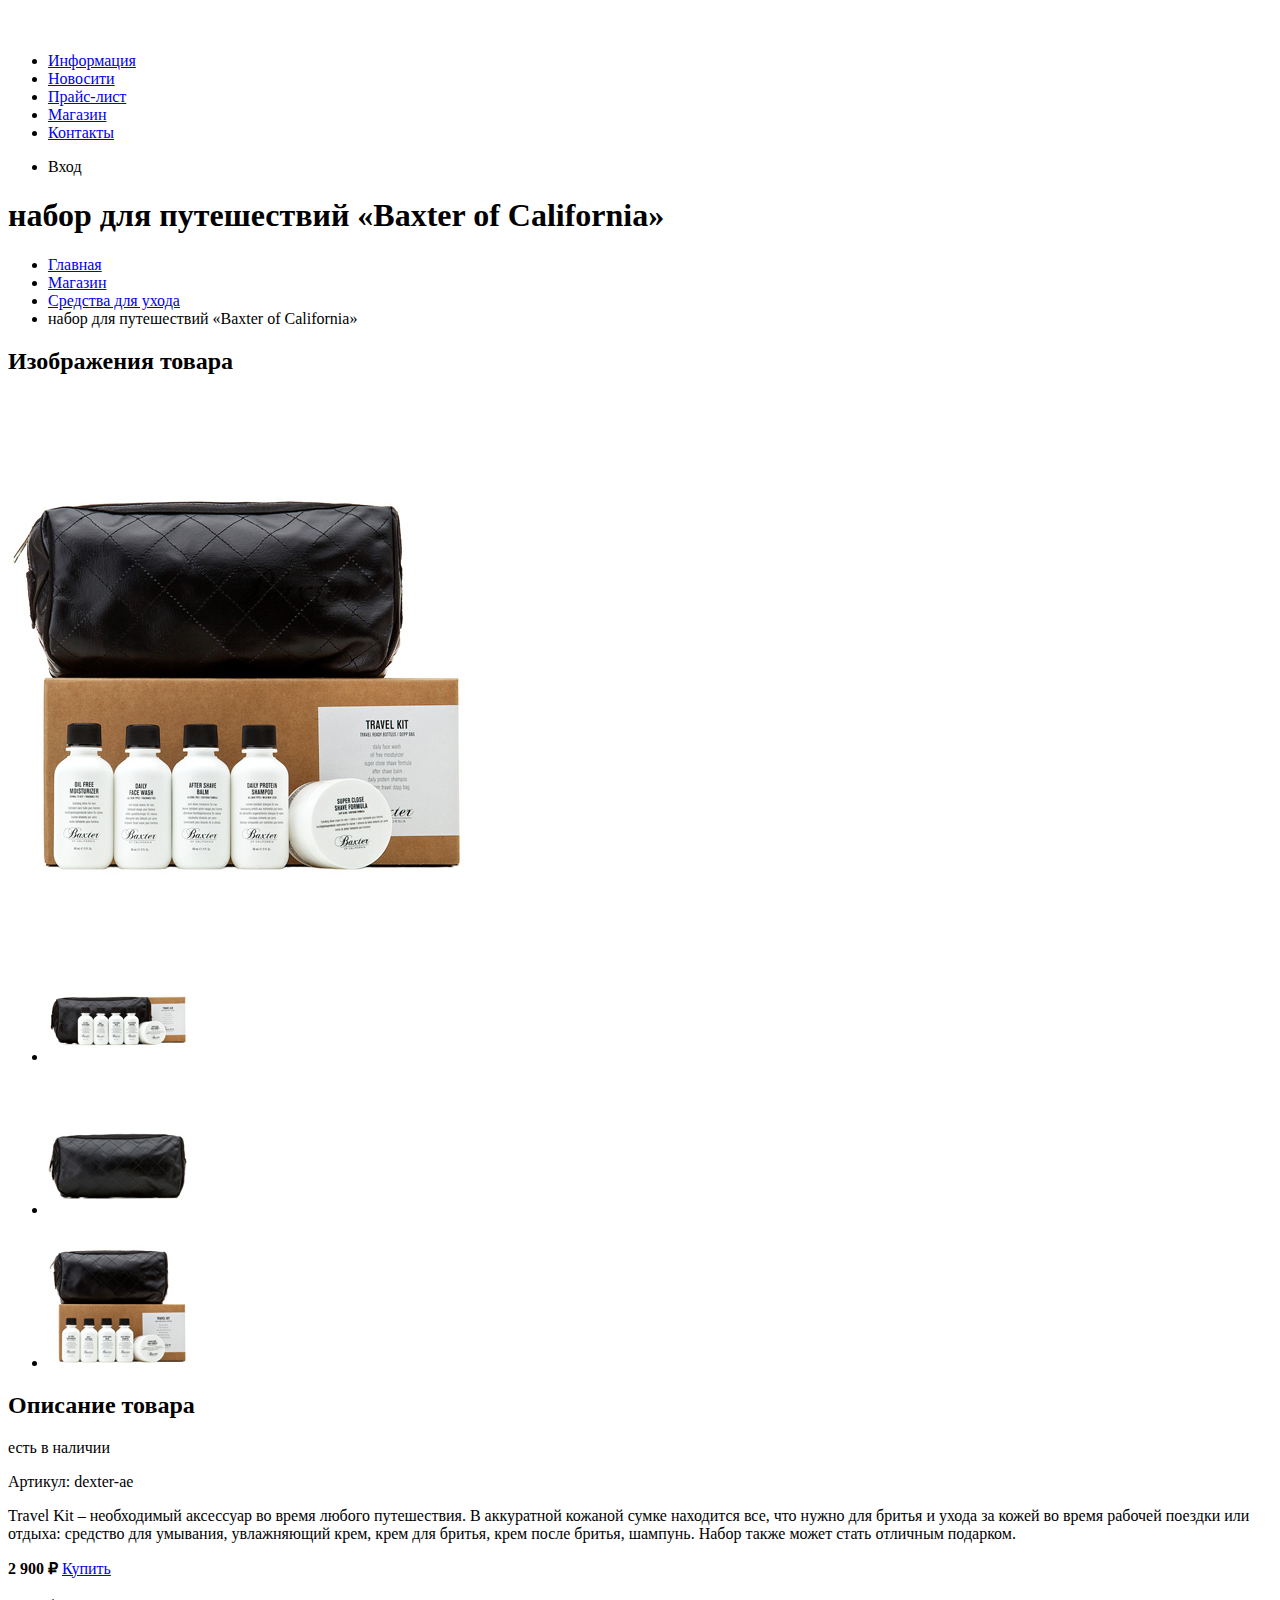
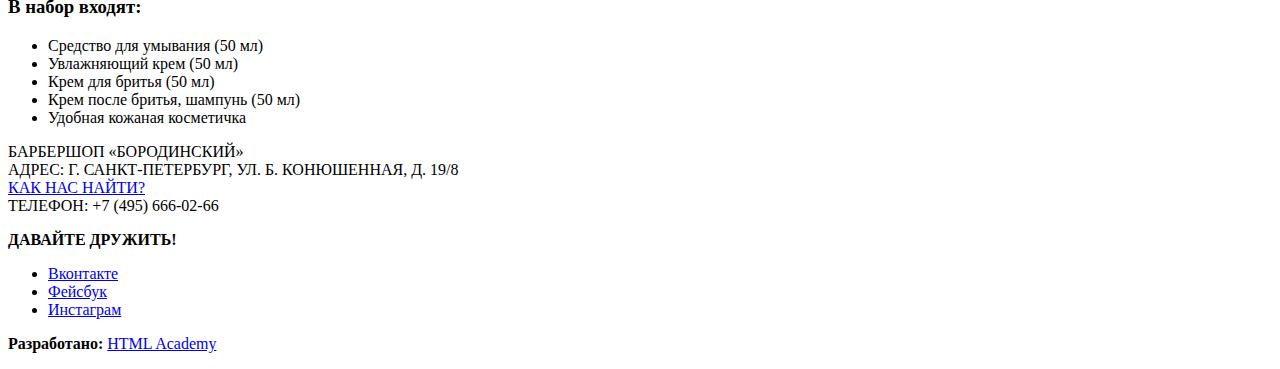
==== item.html @ 23f60a50 "Закончил страницу price. Добавил контентные изображения." ====
<!DOCTYPE html>
<html lang="ru">

<head>
    <meta charset="UTF-8">
    <meta name="viewport" content="width=device-width, initial-scale=1.0">
    <meta http-equiv="X-UA-Compatible" content="ie=edge">
    <title>Барбершоп 'Бородинский'</title>
</head>

<body>
    <header class="main-header">
        <nav class="main-navigation">
            <a class="main-header-logo" href="index.html"><img src="img/logo.svg" width="111" height="24"
                    alt="Логотип барбершопа 'Бородинский'"></a>
            <ul class="site-navigation">
                <li><a href="#">Информация</a></li>
                <li><a href="#">Новосити</a></li>
                <li><a href="#">Прайс-лист</a></li>
                <li class="site-navigation-current"><a href="#">Магазин</a></li>
                <li><a href="#">Контакты</a></li>
            </ul>
            <ul class="user-navigation">
                <li><a>Вход</a></li>
            </ul>
        </nav>
    </header>
    <main class="container">
        <h1 class="page-title">набор для путешествий «Baxter of California»</h1>
        <ul class="breadcrumbs">
            <li><a href="index.html">Главная</a></li>
            <li><a href="cata log.html">Магазин</a></li>
            <li><a href="shop.html">Средства для ухода</a></li>
            <li class="breadcrumbs-current">набор для путешествий «Baxter of California»</li>
        </ul>
        <section class="product-photos">
            <h2 class="visually-hidden">Изображения товара</h2>
            <p class="product-photo-full">
                <img src="img/item/big.jpg" width="460" height="498" alt="Фото всего набора">
            </p>
            <ul class="product-photo-preview">
                <li>
                    <img src="img/item/small1.jpg" width="140" height="149" alt="Фото в анфас">
                </li>
                <li>
                    <img src="img/item/small2.jpg" width="140" height="149" alt="Фото в профиль">
                </li>
                <li>
                    <img src="img/item/small3.jpg" width="140" height="149" alt="Фото отдельной части">
                </li>
            </ul>
        </section>
        <section class="product-info">
            <h2 class="visually-hidden">Описание товара</h2>
            <p class="product-availability">есть в наличии</p>
            <p class="product-article">Артикул: dexter-ae</p>
            <p class="product-text">Travel Kit – необходимый аксессуар во время любого путешествия. В аккуратной кожаной
                сумке находится все, что нужно для бритья и ухода за кожей во время рабочей поездки или отдыха: средство
                для умывания, увлажняющий крем, крем для бритья, крем после бритья, шампунь. Набор также может стать
                отличным подарком.</p>
            <p class="product-price">
                <b>2 900 ₽</b>
                <a class="button" href="#">Купить</a>
            </p>
            <h3>В набор входят:</h3>
            <ul>
                <li>
                    Средство для умывания (50 мл)
                </li>
                <li>
                    Увлажняющий крем (50 мл)
                </li>
                <li>
                    Крем для бритья (50 мл)
                </li>
                <li>
                    Крем после бритья, шампунь (50 мл)
                </li>
                <li>
                    Удобная кожаная косметичка
                </li>
            </ul>
        </section>
    </main>
    <footer class="main-footer">
        <p class="footer-contacts">БАРБЕРШОП «БОРОДИНСКИЙ» <br>
            АДРЕС: Г. САНКТ-ПЕТЕРБУРГ, УЛ. Б. КОНЮШЕННАЯ, Д. 19/8 <br>
            <a href="#">КАК НАС НАЙТИ?</a> <br>
            ТЕЛЕФОН: +7 (495) 666-02-66</p>
        <div class="footer-social">
            <b>ДАВАЙТЕ ДРУЖИТЬ!</b>
            <ul>
                <li><a class="social-button" href="#">Вконтакте</a></li>
                <li><a class="social-button" href="#">Фейсбук</a></li>
                <li><a class="social-button" href="#">Инстаграм</a></li>
            </ul>
        </div>
        <p class="footer-copyright ">
            <b>Разработано:</b>
            <a class="button" href="#">HTML Academy</a>
        </p>
    </footer>
</body>

</html>
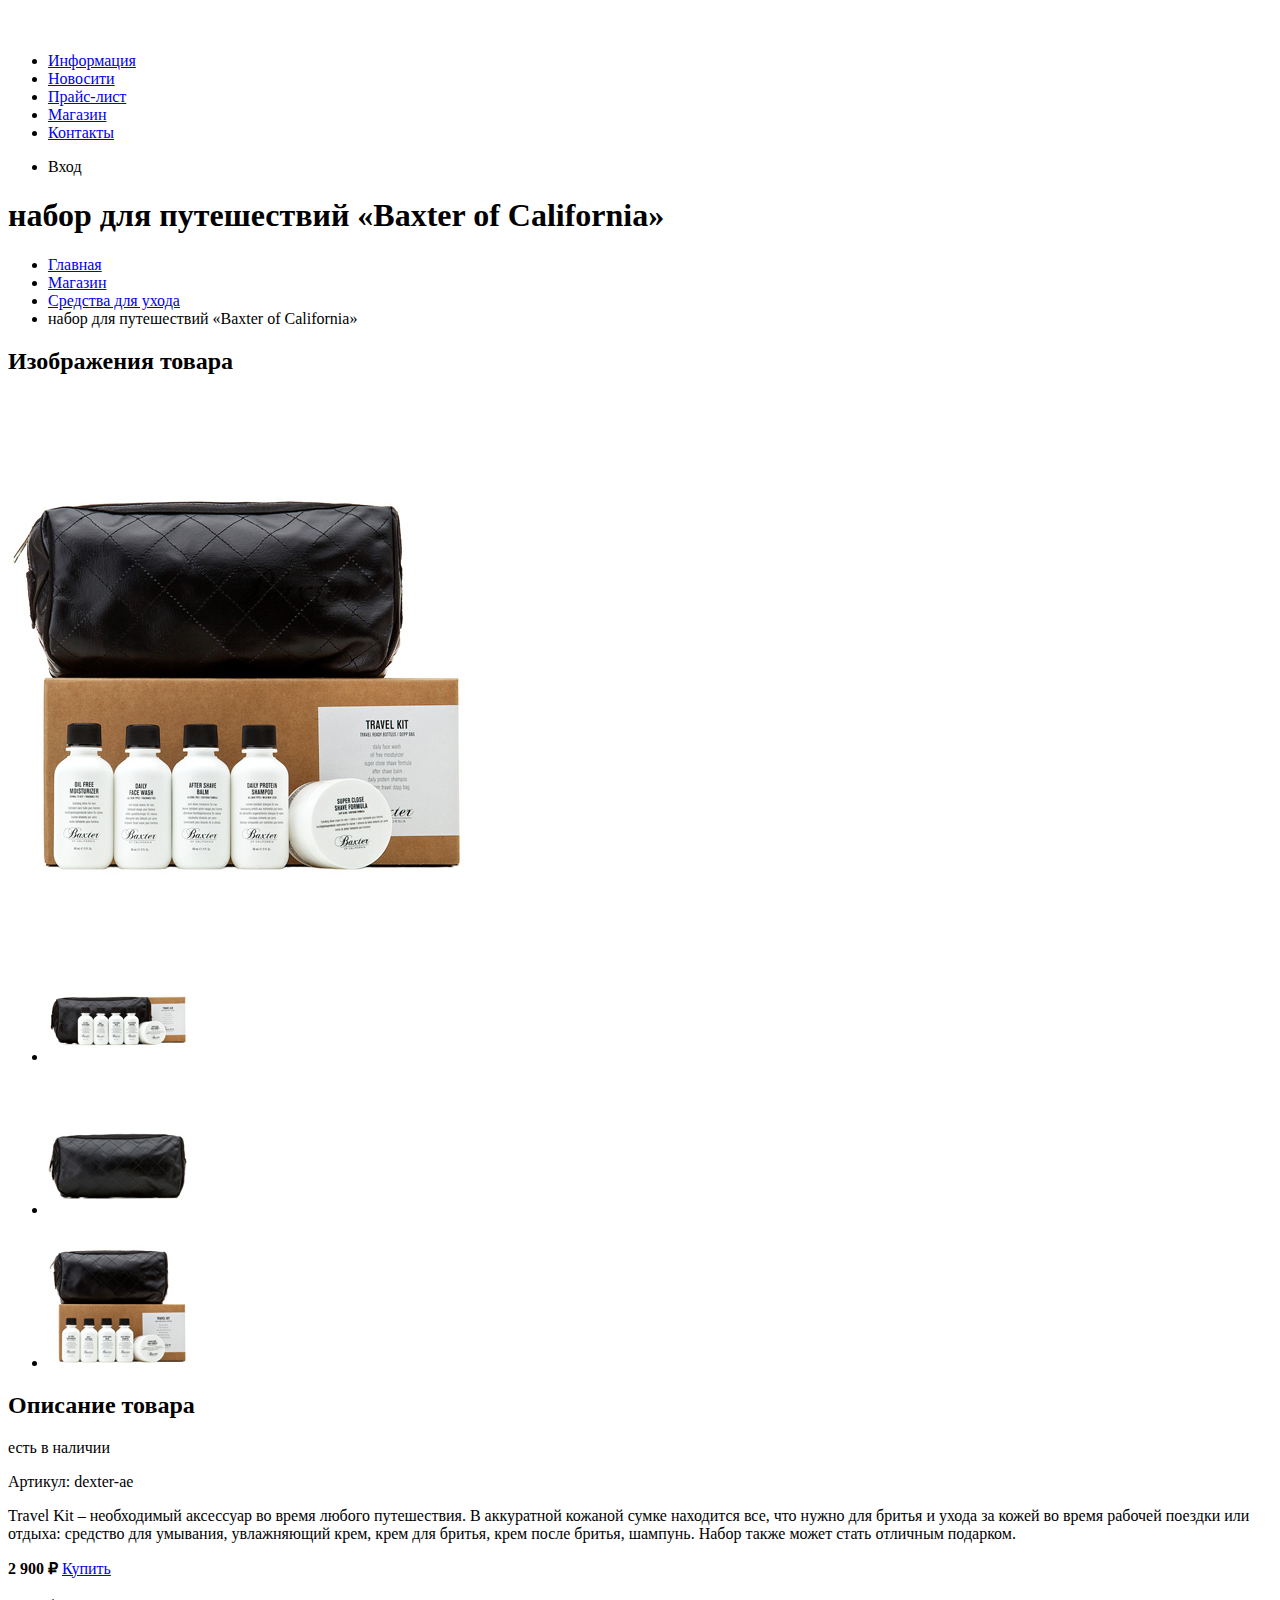
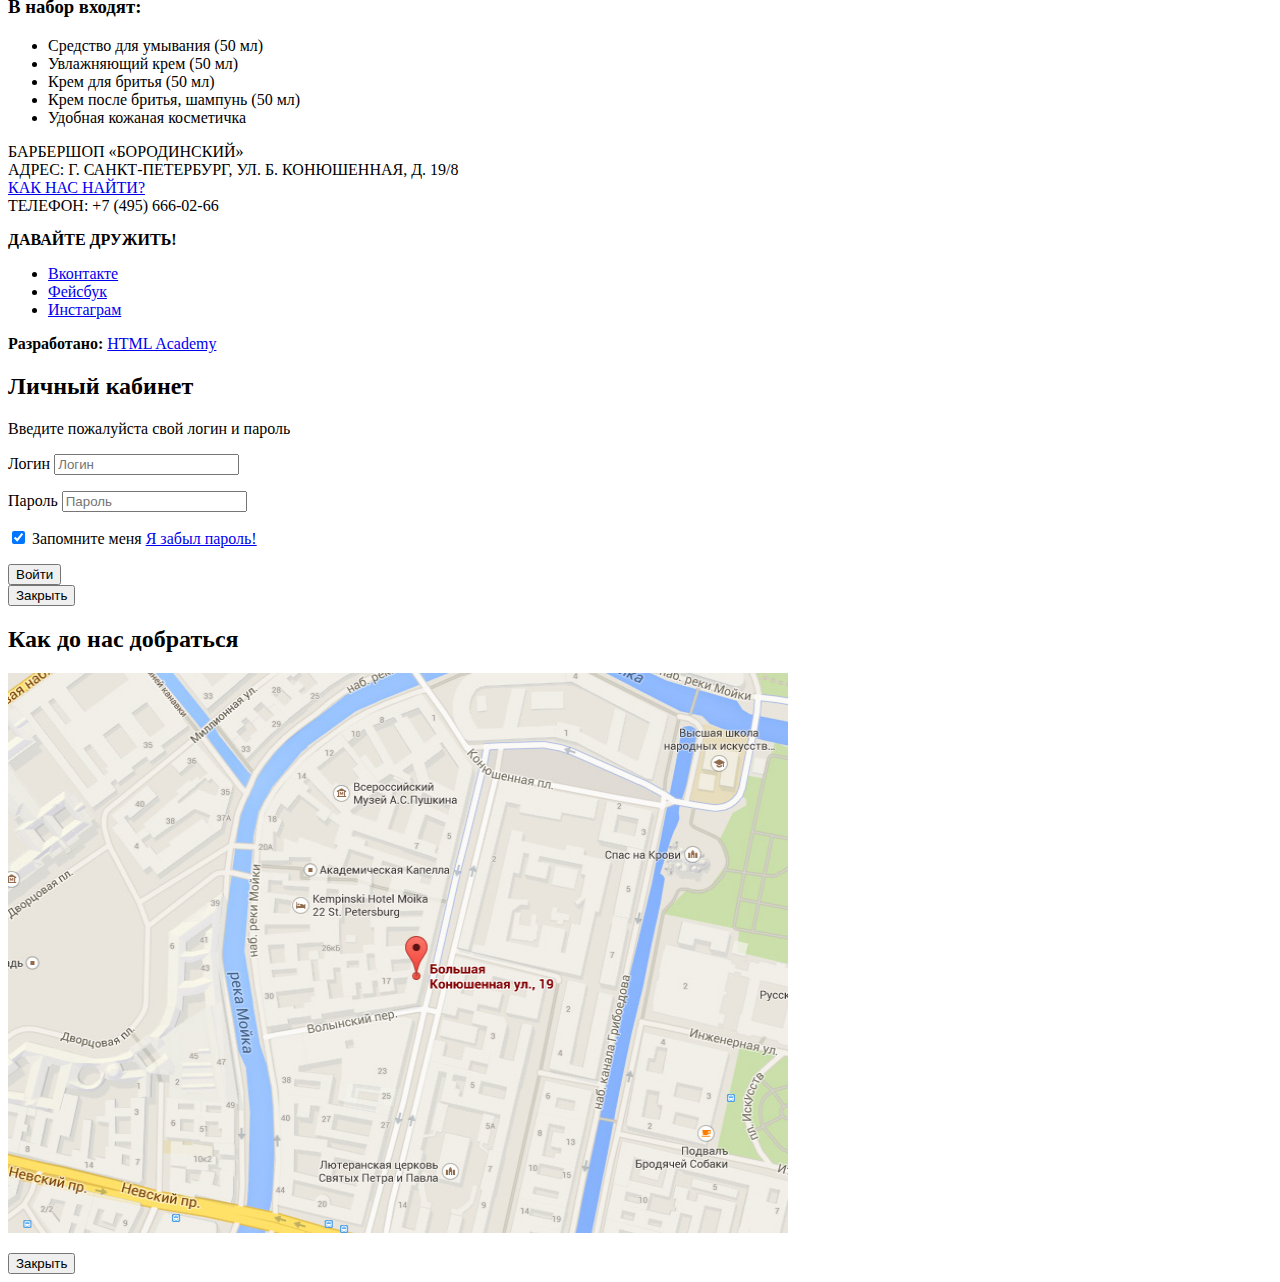
==== commit ebaf9d5a: "Закончил разметку" ====
--- a/item.html
+++ b/item.html
@@ -14,11 +14,11 @@
             <a class="main-header-logo" href="index.html"><img src="img/logo.svg" width="111" height="24"
                     alt="Логотип барбершопа 'Бородинский'"></a>
             <ul class="site-navigation">
-                <li><a href="#">Информация</a></li>
-                <li><a href="#">Новосити</a></li>
-                <li><a href="#">Прайс-лист</a></li>
+                <li><a href="info.html">Информация</a></li>
+                <li><a href="news.html">Новосити</a></li>
+                <li><a href="price.html">Прайс-лист</a></li>
                 <li class="site-navigation-current"><a href="#">Магазин</a></li>
-                <li><a href="#">Контакты</a></li>
+                <li><a href="contacts.html§">Контакты</a></li>
             </ul>
             <ul class="user-navigation">
                 <li><a>Вход</a></li>
@@ -100,6 +100,37 @@
             <a class="button" href="#">HTML Academy</a>
         </p>
     </footer>
+    <section class="modal modal-login">
+            <h2>Личный кабинет</h2>
+            <p>Введите пожалуйста свой логин и пароль</p>
+            <Form class="login-form" action="https://echo.htmlacademy.ru" method="post">
+            <p>
+                <label class="visually-hidden" for="user-login">Логин</label>
+                <input class="login-icon-user" id="user-login" type="text" name="login" value="" placeholder="Логин">
+            </p>
+            <p>
+                <label class="visually-hidden" for="user-password">Пароль</label>
+                <input class="login-icon-password" id="user-password" type="password" name="password" value="" placeholder="Пароль">
+            </p>
+            <p class="login-password-info">
+                <label class="login-checkbox">
+                    <input class="visually-hidden" type="checkbox" name="remember" checked>
+                    <span class="checkbox-indicator"></span>
+                    Запомните меня
+                </label>
+                <a class="restore" href="#">Я забыл пароль!</a>
+            </p>
+            <button class="button" type="submit">Войти</button>
+            </Form>
+            <button class="modal-close" type="button">Закрыть</button>
+        </section>
+        <section class="modal modal-map">
+            <h2 class="visually-hidden">Как до нас добраться</h2>
+            <p>
+                <img src="img/map.jpg" width="780" height="560" alt="Офис компании по адресу ул. Большая конюшенная 19/8, Санкт-Петербург">
+            </p>
+            <button class="modal-close" type="button">Закрыть</button>
+        </section>
 </body>
 
 </html>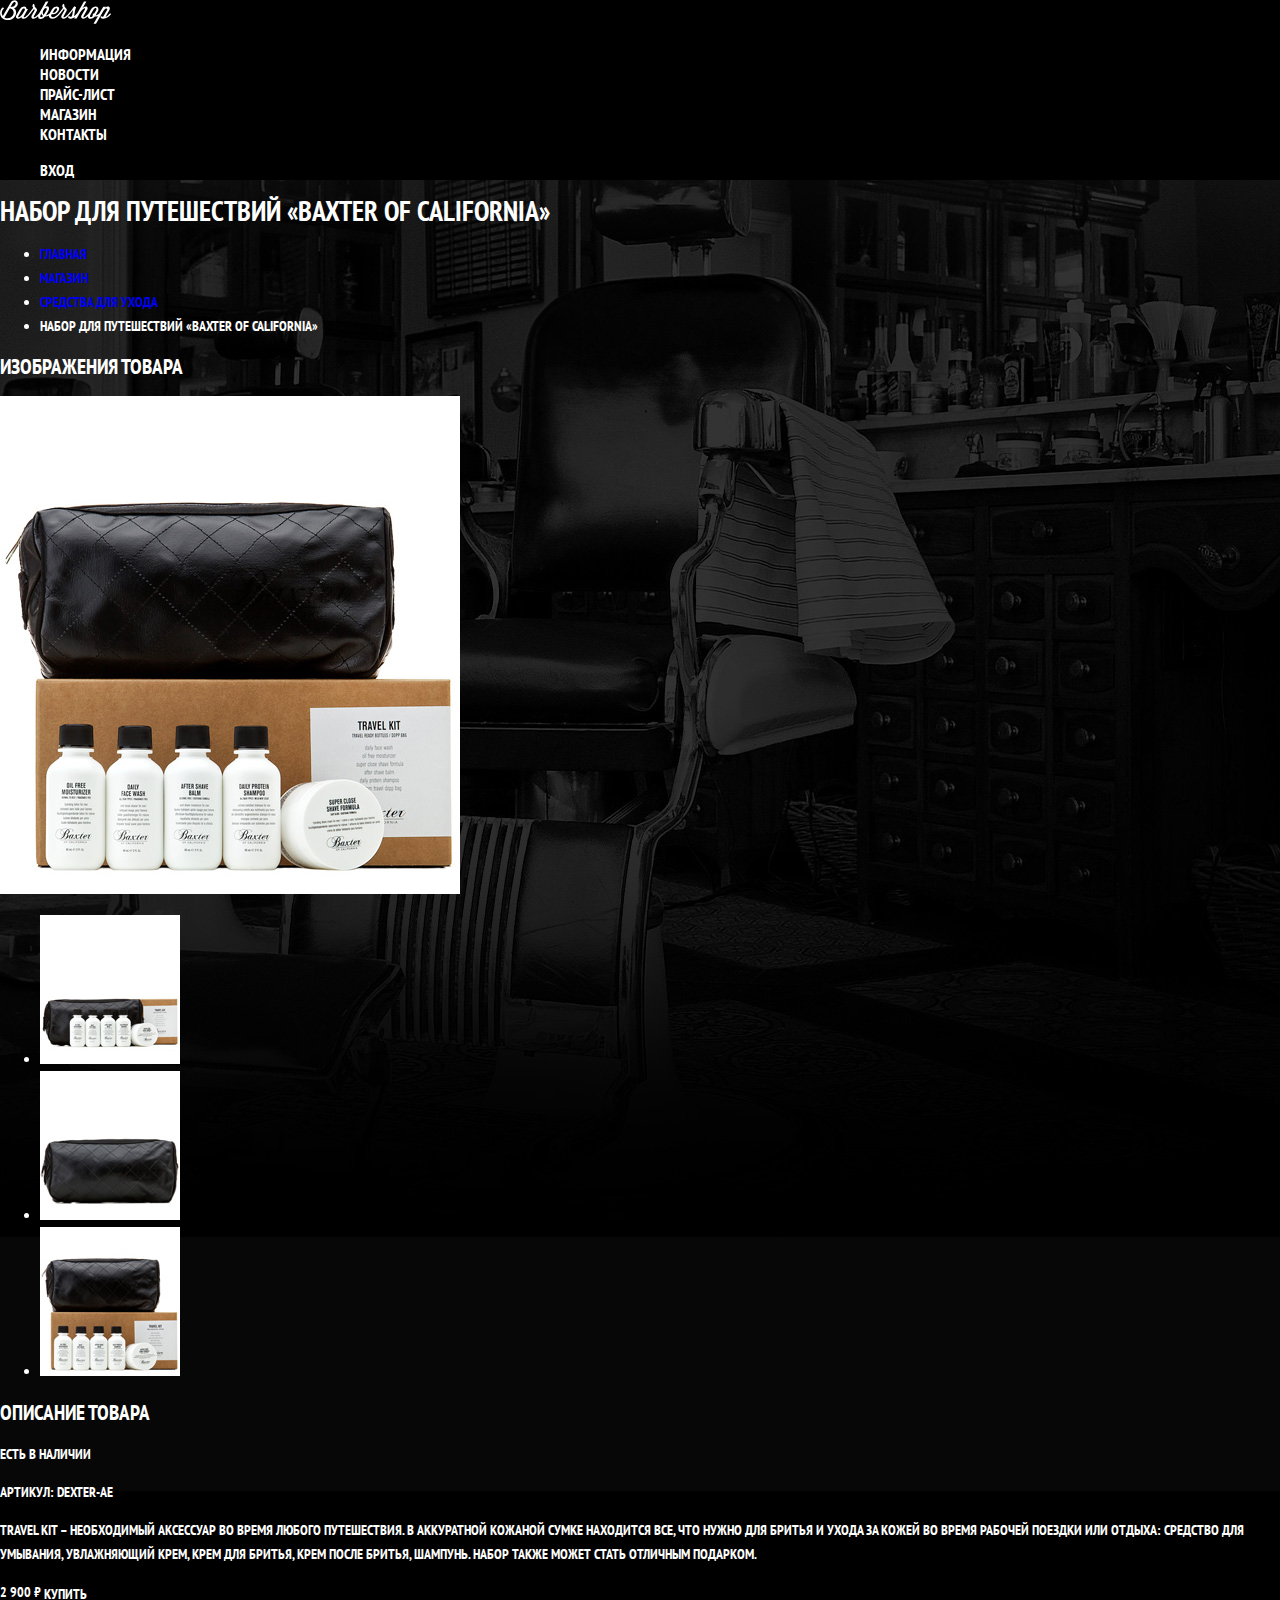
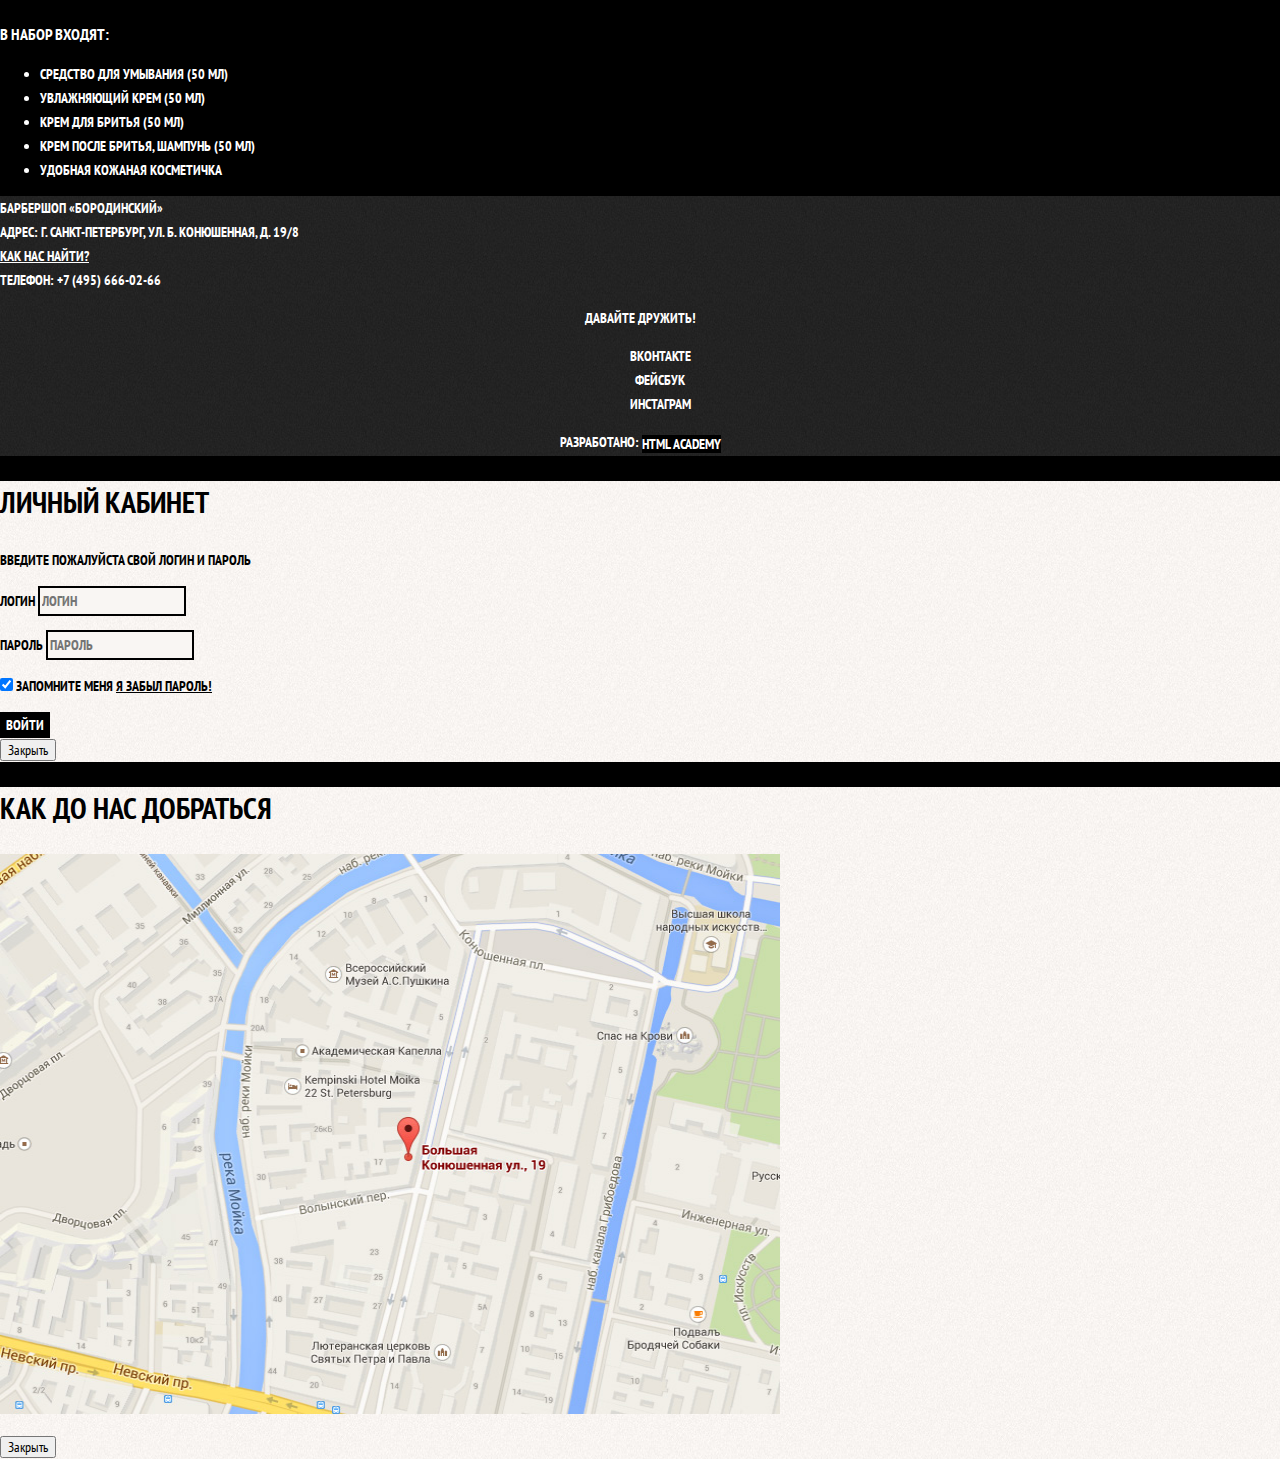
==== commit 57b5bbd6: "произвел базовую стилизацию index" ====
--- a/item.html
+++ b/item.html
@@ -6,6 +6,10 @@
     <meta name="viewport" content="width=device-width, initial-scale=1.0">
     <meta http-equiv="X-UA-Compatible" content="ie=edge">
     <title>Барбершоп 'Бородинский'</title>
+    <link href="https://fonts.googleapis.com/css?family=PT+Sans+Narrow:400,700&display=swap&subset=cyrillic"
+        rel="stylesheet" />
+    <link rel="stylesheet" href="CSS/normalize.css" />
+    <link rel="stylesheet" href="CSS/style.css" />
 </head>
 
 <body>
@@ -15,7 +19,7 @@
                     alt="Логотип барбершопа 'Бородинский'"></a>
             <ul class="site-navigation">
                 <li><a href="info.html">Информация</a></li>
-                <li><a href="news.html">Новосити</a></li>
+                <li><a href="news.html">Новости</a></li>
                 <li><a href="price.html">Прайс-лист</a></li>
                 <li class="site-navigation-current"><a href="#">Магазин</a></li>
                 <li><a href="contacts.html§">Контакты</a></li>
@@ -29,8 +33,8 @@
         <h1 class="page-title">набор для путешествий «Baxter of California»</h1>
         <ul class="breadcrumbs">
             <li><a href="index.html">Главная</a></li>
-            <li><a href="cata log.html">Магазин</a></li>
-            <li><a href="shop.html">Средства для ухода</a></li>
+            <li><a href="shop.html">Магазин</a></li>
+            <li><a href="#">Средства для ухода</a></li>
             <li class="breadcrumbs-current">набор для путешествий «Baxter of California»</li>
         </ul>
         <section class="product-photos">
@@ -101,16 +105,17 @@
         </p>
     </footer>
     <section class="modal modal-login">
-            <h2>Личный кабинет</h2>
-            <p>Введите пожалуйста свой логин и пароль</p>
-            <Form class="login-form" action="https://echo.htmlacademy.ru" method="post">
+        <h2>Личный кабинет</h2>
+        <p>Введите пожалуйста свой логин и пароль</p>
+        <Form class="login-form" action="https://echo.htmlacademy.ru" method="post">
             <p>
                 <label class="visually-hidden" for="user-login">Логин</label>
                 <input class="login-icon-user" id="user-login" type="text" name="login" value="" placeholder="Логин">
             </p>
             <p>
                 <label class="visually-hidden" for="user-password">Пароль</label>
-                <input class="login-icon-password" id="user-password" type="password" name="password" value="" placeholder="Пароль">
+                <input class="login-icon-password" id="user-password" type="password" name="password" value=""
+                    placeholder="Пароль">
             </p>
             <p class="login-password-info">
                 <label class="login-checkbox">
@@ -121,16 +126,17 @@
                 <a class="restore" href="#">Я забыл пароль!</a>
             </p>
             <button class="button" type="submit">Войти</button>
-            </Form>
-            <button class="modal-close" type="button">Закрыть</button>
-        </section>
-        <section class="modal modal-map">
-            <h2 class="visually-hidden">Как до нас добраться</h2>
-            <p>
-                <img src="img/map.jpg" width="780" height="560" alt="Офис компании по адресу ул. Большая конюшенная 19/8, Санкт-Петербург">
-            </p>
-            <button class="modal-close" type="button">Закрыть</button>
-        </section>
+        </Form>
+        <button class="modal-close" type="button">Закрыть</button>
+    </section>
+    <section class="modal modal-map">
+        <h2 class="visually-hidden">Как до нас добраться</h2>
+        <p>
+            <img src="img/map.jpg" width="780" height="560"
+                alt="Офис компании по адресу ул. Большая конюшенная 19/8, Санкт-Петербург">
+        </p>
+        <button class="modal-close" type="button">Закрыть</button>
+    </section>
 </body>
 
 </html>--- a/CSS/style.css
+++ b/CSS/style.css
@@ -0,0 +1,200 @@
+body {
+    margin: 0;
+    padding: 0;
+
+    font-family: "PT Sans Narrow", "Arial", "sans-serif";
+    font-size: 14px;
+    line-height: 24px;
+    font-weight: 700;
+    color: #ffffff;
+    text-transform: uppercase;
+
+    background-color: #000000;
+    background-image: url("/img/mainBackground.jpg");
+    background-position: top center;
+    background-repeat: no-repeat;
+}
+
+a {
+    text-decoration: none;
+}
+
+.button {
+    font: inherit;
+
+    text-align: center;
+    color: #ffffff;
+    vertical-align: middle;
+    text-transform: uppercase;
+
+    background-color: #000000;
+    border: none;
+}
+
+.button:hover,
+.button:focus,
+.button:active {
+    background-color: #663d15;
+}
+
+.main-navigation {
+    font-size: 16px;
+    line-height: 20px;
+    color: #ffffff;
+
+    background-color: #000000;
+}
+
+.site-navigation a,
+.user-navigation a {
+    color: #ffffff;
+}
+
+.user-navigation,
+.site-navigation {
+    list-style: none;
+}
+
+.site-navigation li:hover,
+.site-navigation li:focus,
+.user-navigation li:hover,
+.user-navigation li:focus {
+    background-color: #242424;
+}
+
+.features-list {
+    list-style: none;
+}
+
+.feature-item {
+    text-align: center;
+}
+
+.feature-item h3 {
+    font-size: 30px;
+    line-height: 42px;
+}
+
+.index-columns {
+    color: #000000;
+
+    background-color: #fdfaf7;
+    background-image: url(/img/backgroundBlock.jpg);
+    background-position: 0 0;
+    background-repeat: repeat;
+}
+
+.index-columns h2 {
+    font-size: 30px;
+    line-height: 42px;
+}
+
+.news-list {
+    list-style: none;
+}
+
+.news-item time {
+    text-transform: lowercase;
+}
+
+.gallery-content {
+    background-color: #e5e5e5;
+    border: 7px solid #ffffff;
+}
+
+.appointment-item input {
+    font: inherit;
+
+    background-color: transparent;
+    border: 2px solid #000000;
+}
+
+.appointment-item input:focus {
+    border-color: #663d15;
+}
+
+
+.main-footer {
+    color: #ffffff;
+
+    background-color: #242424;
+    background-image: url(/img/backgroundFooter.jpg);
+    background-position: 0 0;
+    background-repeat: repeat;
+}
+
+.footer-contacts a {
+    color: #ffffff;
+    text-decoration: underline;
+}
+
+.footer-contacts a:hover,
+.footer-contacts a:focus {
+    text-decoration: none;
+}
+
+.footer-social {
+    text-align: center;
+}
+
+.footer-social ul {
+    list-style: none;
+}
+
+.social-button {
+    color: #ffffff;
+}
+
+.footer-copyright {
+    text-align: center;
+}
+
+.footer-copyright .button:hover,
+.footer-copyright .button:focus {
+    color: #000000;
+
+    background-color: #ffffff;
+}
+
+.modal {
+    color: #000000;
+
+    background-color: #f5f2ef;
+    background-image: url(/img/backgroundBlock.jpg);
+    background-position: 0 0;
+    background-repeat: repeat;
+}
+
+.modal h2 {
+    font-size: 30px;
+    line-height: 42px;
+}
+
+.login-form input[type="text"],
+.login-form input[type="password"] {
+    font: inherit;
+    color: #000000;
+    text-transform: uppercase;
+
+    background-color: #f9f6f3;
+    border: 2px solid #000000;
+}
+
+.login-form input:focus {
+    border-color: #663d15;
+}
+
+.login-checkbox:hover,
+.login-checkbox:focus {
+    color: #663d15;
+}
+
+.restore {
+    color: #000000;
+    text-decoration: underline;
+}
+
+.restore:hover,
+.restore:focus {
+    text-decoration: none;
+}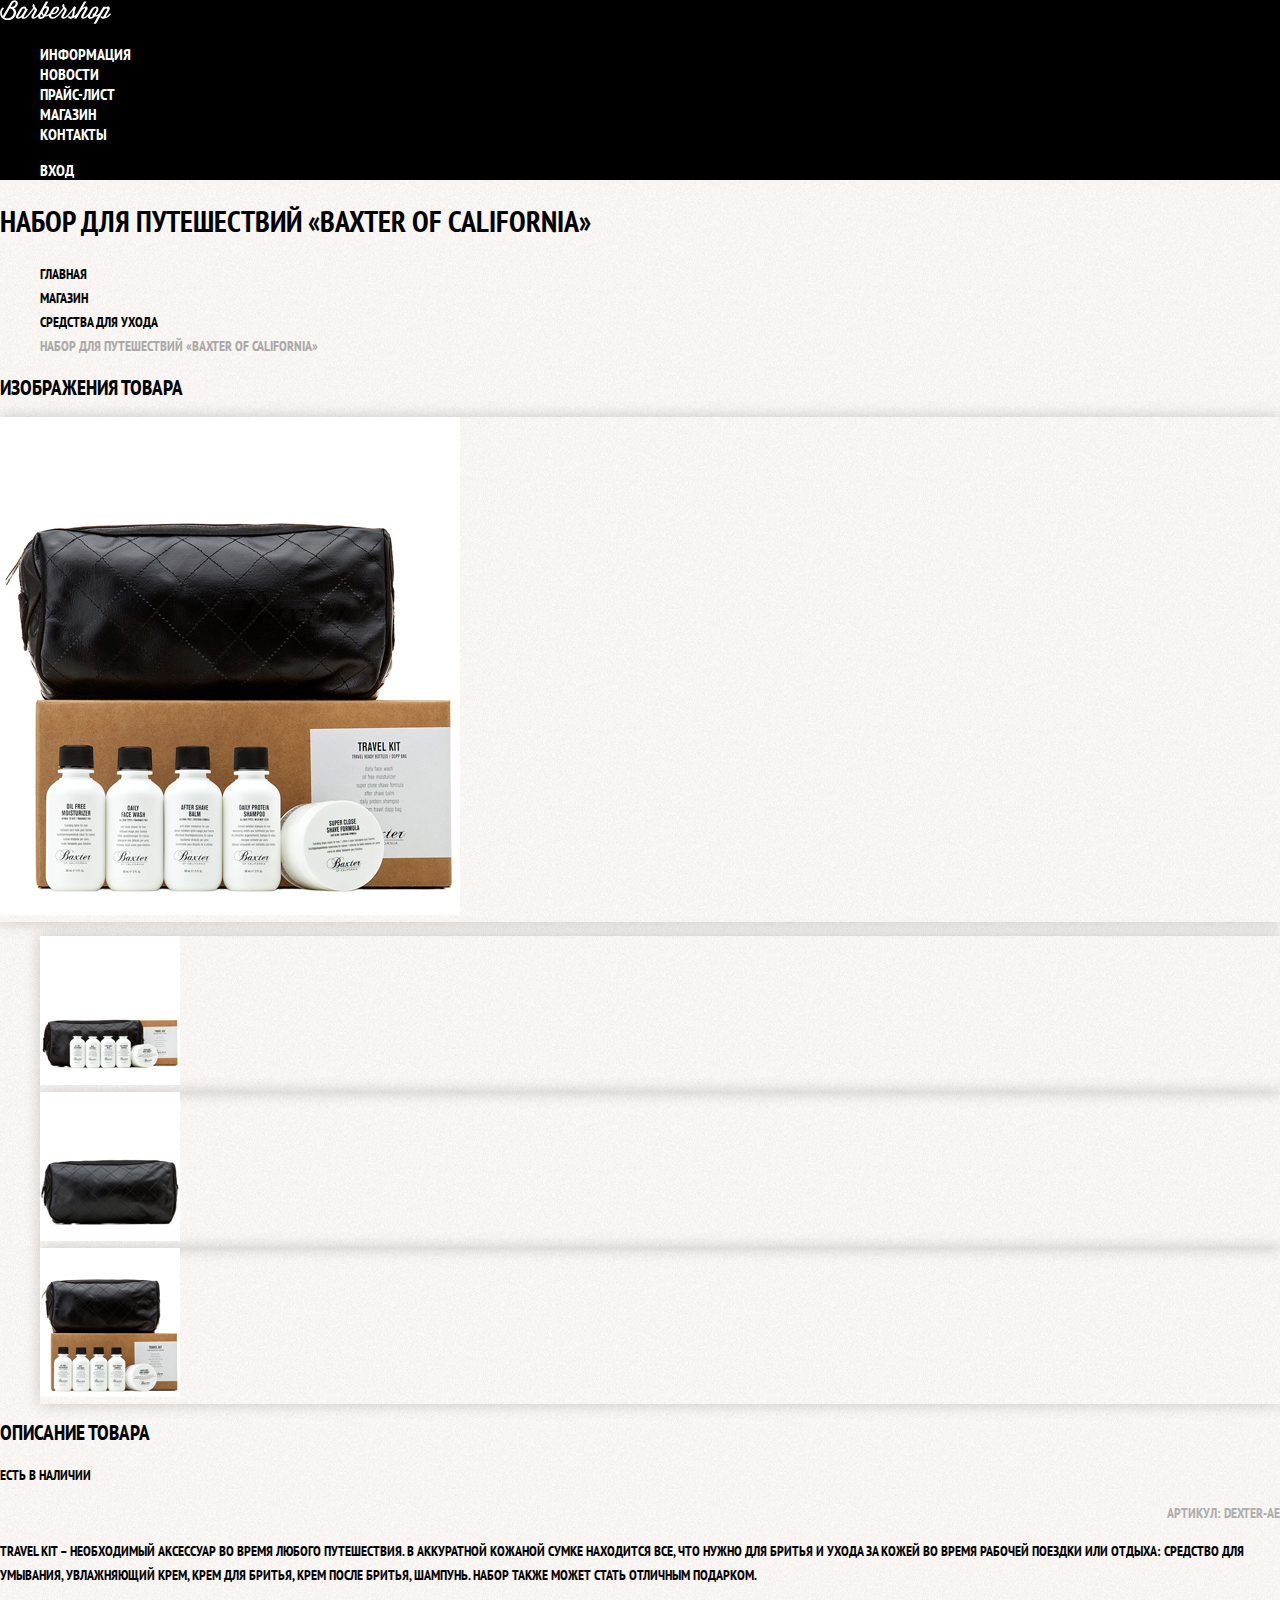
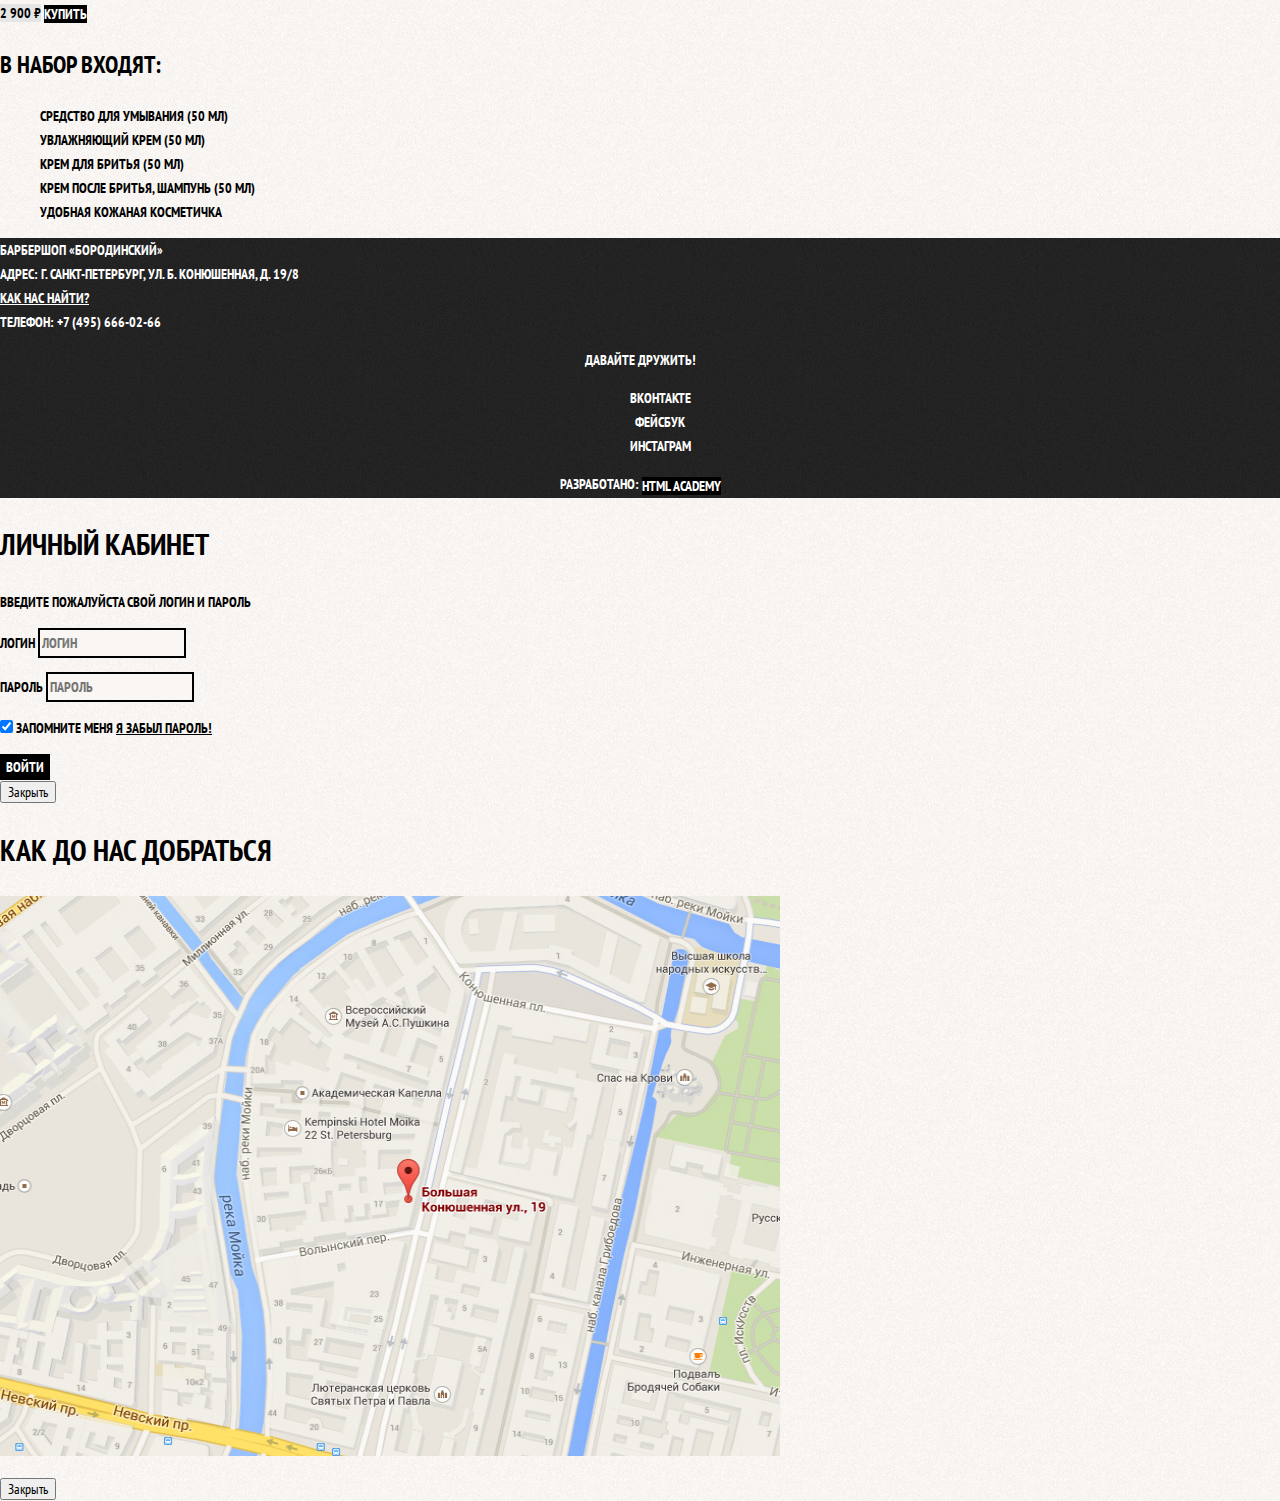
==== commit ac530619: "completed basic styling" ====
--- a/item.html
+++ b/item.html
@@ -12,7 +12,7 @@
     <link rel="stylesheet" href="CSS/style.css" />
 </head>
 
-<body>
+<body class="inner-page">
     <header class="main-header">
         <nav class="main-navigation">
             <a class="main-header-logo" href="index.html"><img src="img/logo.svg" width="111" height="24"
--- a/CSS/style.css
+++ b/CSS/style.css
@@ -15,6 +15,17 @@
     background-repeat: no-repeat;
 }
 
+/* изменение стилей каскада для shop */
+.inner-page { 
+    color: #000000;
+
+    background-color: #faf7f4;
+    background-image: url(/img/backgroundBlock.jpg);
+    background-position: 0 0;
+    background-repeat: repeat;
+}
+
+/* основной каскад для ссылок и кнопок */
 a {
     text-decoration: none;
 }
@@ -37,6 +48,7 @@
     background-color: #663d15;
 }
 
+/* стили для страницы index */
 .main-navigation {
     font-size: 16px;
     line-height: 20px;
@@ -113,7 +125,169 @@
     border-color: #663d15;
 }
 
-
+/* стили для страницы shop */
+.page-title {
+    font-size: 30px;
+    line-height: 42px;
+}
+
+.breadcrumbs {
+    list-style: none;
+}
+
+.breadcrumbs a {
+    color: #000000;
+}
+
+.breadcrumbs a:hover,
+.breadcrumbs a:focus {
+    text-decoration: underline;
+}
+
+.breadcrumbs-current {
+    color: #aba9a7;
+}
+
+.filters fieldset {
+    border: none;  
+}
+
+.filter legend {
+    font-size: 24px;
+    line-height: 30px;
+}
+
+.filter ul {
+    list-style: none;
+    line-height: 18px;
+}
+
+.filter-input:hover + label,
+.filter-input:focus + label {
+    color: #663d15;
+}
+
+.filter-input:disabled + label {
+    color: #000000;
+
+    opacity: 0.5;
+}
+
+.catalog-list {
+    list-style: none;
+}
+
+.catalog-item {
+    background-color: #f8f8f8;
+    box-shadow: 0 0 10px rgba(0, 0, 0, 0.1);
+}
+
+.catalog-item:hover {
+    box-shadow: 0 0 10px rgba(0, 0, 0, 0.2);
+}
+
+.catalog-item a {
+    color: #000000;
+}
+
+.catalog-item h3 {
+    font-size: 14px;
+    line-height: 20px;
+}
+
+.catalog-category {
+    text-transform: none;
+}
+
+.catalog-item-price b {
+    line-height: 18px;
+    text-align: center;
+
+    background-color: #e5e5e5;
+}
+
+.catalog-item .button {
+    line-height: 18px;
+    color: #ffffff;
+}
+
+.pagination-list {
+    list-style: none;
+}
+
+.pagination-item a {
+    color: #ffffff;
+
+    background-color: #000000;
+}
+
+.pagination-item a:hover,
+.pagination-item a:focus,
+.pagination-item a:active {
+    background-color: #663d15;
+}
+
+.pagination-item-current a {
+    color: #000000;
+
+    background-color: #ffffff;
+}
+
+.pagination-item-current a:hover,
+.pagination-item-current a:focus,
+.pagination-item-current a:active {
+    color: #000000;
+
+    background-color: #ffffff;
+}
+
+/* Фотографии товара item.html ================
+========================== */
+
+.product-photo-preview {
+    list-style: none;
+}
+
+.product-photo-preview li {
+    box-shadow: 0 0 15px 0 rgba(0, 1, 1, 0.2);
+}
+
+.product-photo-full {
+    box-shadow: 0 0 15px 0 rgba(0, 1, 1, 0.2);
+}
+
+/* Артикул товара item.html ================
+========================== */
+
+.product-article {
+    text-align: right;
+    color: #aeaeae;
+}
+
+/* Цена товара item.html ================
+========================== */
+
+.product-price b {
+    text-align: center;
+
+    background-color: #e5e5e5;
+}
+
+/* Список товара item.html ================
+========================== */
+
+.product-info h3 {
+    font-size: 24px;
+    font-weight: 700;
+    line-height: 30px;
+
+}
+
+.product-info ul {
+    list-style: none;
+}
+
+/* подвал сайта */
 .main-footer {
     color: #ffffff;
 
@@ -156,6 +330,7 @@
     background-color: #ffffff;
 }
 
+/* модальные окан */
 .modal {
     color: #000000;
 
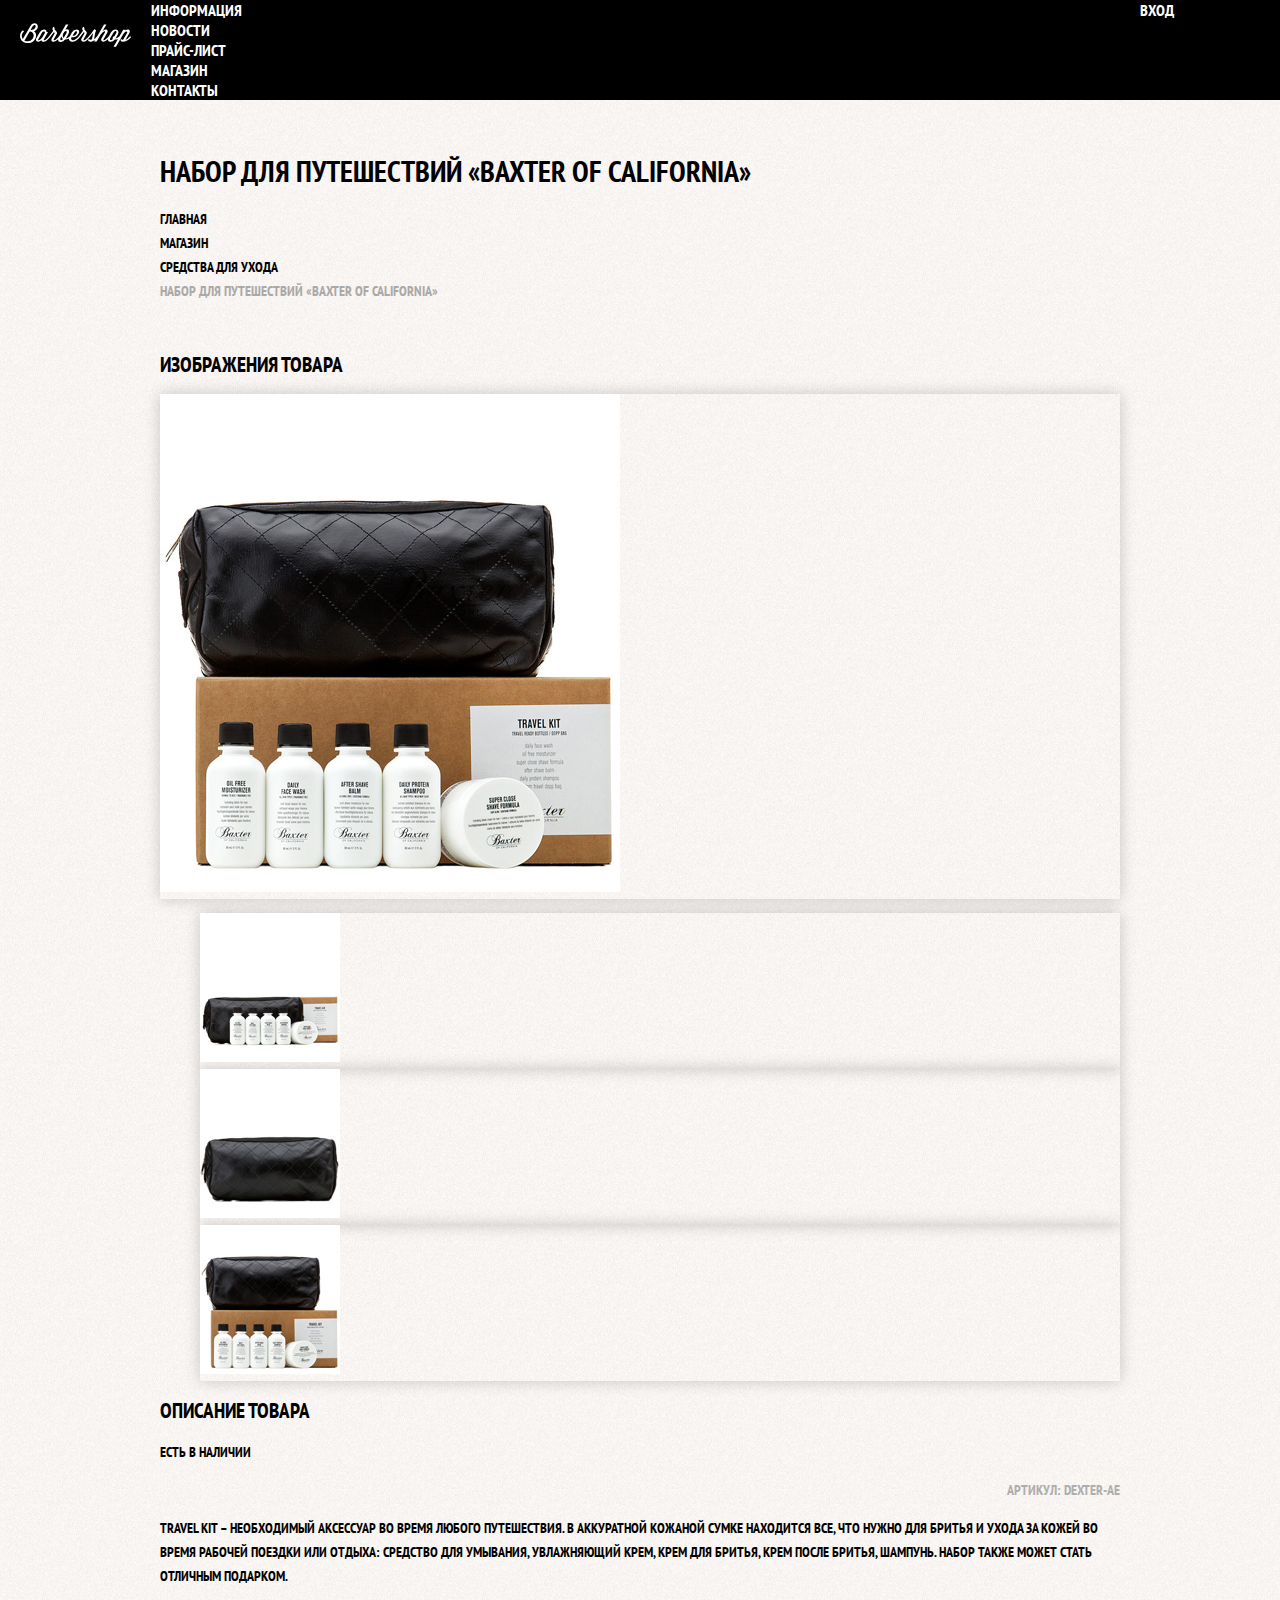
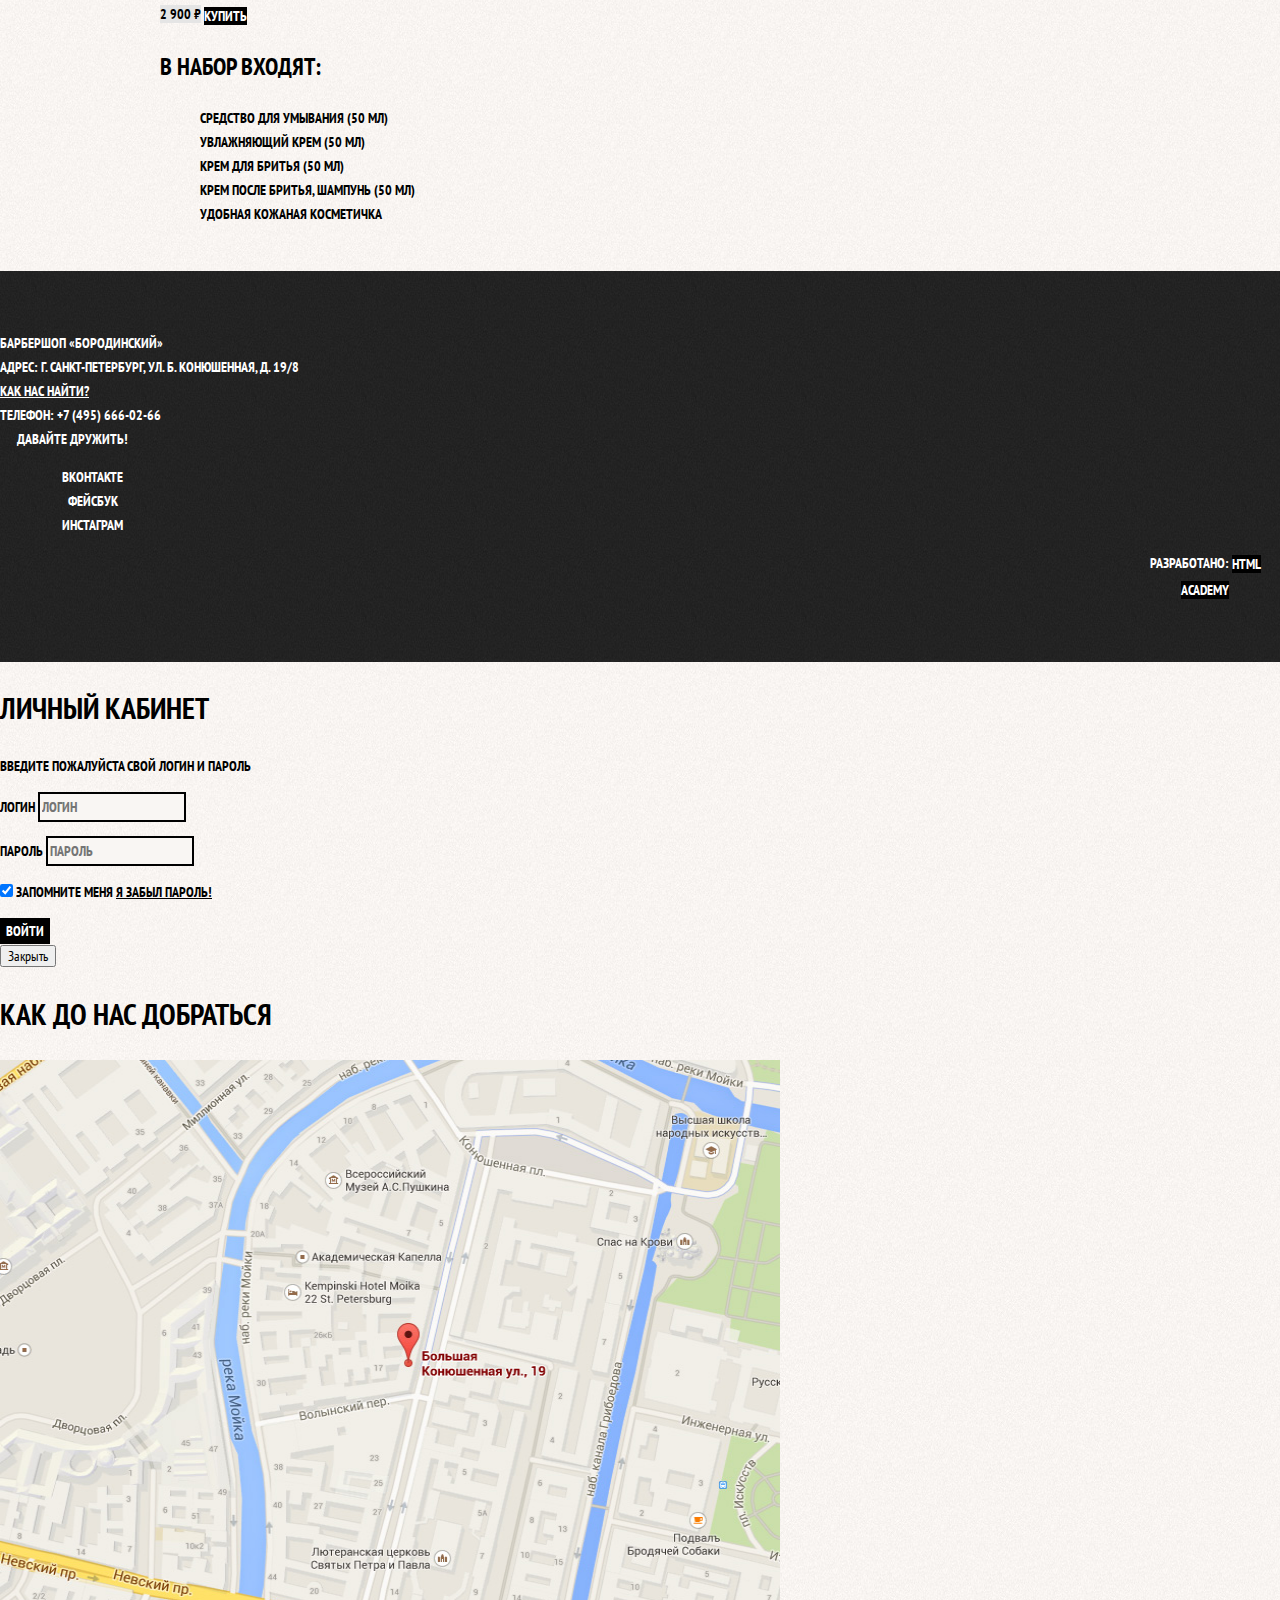
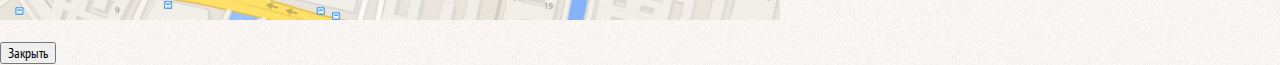
==== commit 9df56354: "completed basic flex-box for shop.html" ====
--- a/item.html
+++ b/item.html
@@ -22,7 +22,7 @@
                 <li><a href="news.html">Новости</a></li>
                 <li><a href="price.html">Прайс-лист</a></li>
                 <li class="site-navigation-current"><a href="#">Магазин</a></li>
-                <li><a href="contacts.html§">Контакты</a></li>
+                <li><a href="contacts.html">Контакты</a></li>
             </ul>
             <ul class="user-navigation">
                 <li><a>Вход</a></li>
--- a/CSS/style.css
+++ b/CSS/style.css
@@ -1,3 +1,10 @@
+html,
+body {
+    /* временный блок */
+    min-width: 1080px;
+    min-height: 1756px;
+}
+
 body {
     margin: 0;
     padding: 0;
@@ -49,22 +56,67 @@
 }
 
 /* стили для страницы index */
+
+.main-header {
+    margin-bottom: 75px;
+}
+
+.main-header-logo {
+    order: 3;
+
+    width: 371px;
+    height: 155px;
+}
+
 .main-navigation {
+    display: flex;
+    flex-direction: column;
+    align-items: center;
+
     font-size: 16px;
     line-height: 20px;
     color: #ffffff;
+}
+
+.main-navigation-wrapper {
+    width: 100%;
+    margin-bottom: 60px;
 
     background-color: #000000;
+}
+
+.container {
+    width: 960px;
+    margin: 0 auto;
+    padding: 0 10px;
+
+}
+
+.main-navigation-wrapper .container {
+    display: flex;
+    justify-content: space-between;
+}
+
+.site-navigation {
+    width: 620px;
+    /* display: flex; */
+    margin: 0;
+    padding: 0;
+
+    list-style: none;
+}
+
+.user-navigation {
+    width: 140px;
+    margin: 0;
+    padding: 0;
+
+    list-style: none;
 }
 
 .site-navigation a,
 .user-navigation a {
     color: #ffffff;
-}
-
-.user-navigation,
-.site-navigation {
-    list-style: none;
 }
 
 .site-navigation li:hover,
@@ -74,11 +126,22 @@
     background-color: #242424;
 }
 
+.features {
+    margin-bottom: 80px;
+}
+
 .features-list {
+    display: flex;
+    justify-content: space-between;
+    margin: 0;
+    padding: 0;
+
     list-style: none;
 }
 
 .feature-item {
+    width: 300px;
+
     text-align: center;
 }
 
@@ -88,6 +151,11 @@
 }
 
 .index-columns {
+    display: flex;
+    justify-content: space-between;
+    margin-bottom: 35px;
+    padding: 50px 80px;
+
     color: #000000;
 
     background-color: #fdfaf7;
@@ -101,12 +169,20 @@
     line-height: 42px;
 }
 
+.news {
+    width: 380px;
+}
+
 .news-list {
     list-style: none;
 }
 
 .news-item time {
     text-transform: lowercase;
+}
+
+.gallery {
+    width: 300px;
 }
 
 .gallery-content {
@@ -114,6 +190,14 @@
     border: 7px solid #ffffff;
 }
 
+.contacts {
+    width: 380px;
+}
+
+.appointment {
+    width: 300px;
+}
+
 .appointment-item input {
     font: inherit;
 
@@ -126,12 +210,43 @@
 }
 
 /* стили для страницы shop */
+
+.inner-page .main-header {
+    margin-bottom: 50px;
+
+    background-color: #000000;
+}
+
+.inner-page .main-header-logo {
+    order: 0;
+    width: 111px;
+    height: 24px;
+    padding: 23px 20px;
+}
+
+.inner-page .main-navigation {
+    align-items: flex-start;
+    flex-direction: row;
+}
+
+.inner-page .user-navigation {
+    margin-left: auto;
+}
+
 .page-title {
+    margin: 0;
+    margin-bottom: 15px;
+    padding: 0;
+
     font-size: 30px;
     line-height: 42px;
 }
 
 .breadcrumbs {
+    margin: 0;
+    margin-bottom: 50px;
+    padding: 0;
+
     list-style: none;
 }
 
@@ -148,6 +263,15 @@
     color: #aba9a7;
 }
 
+.catalog-columns {
+    display: flex;
+    justify-content: space-between;
+}
+
+.filters {
+    width: 220px;
+}
+
 .filters fieldset {
     border: none;  
 }
@@ -173,13 +297,31 @@
     opacity: 0.5;
 }
 
+.catalog {
+    width: 700px;
+}
+
 .catalog-list {
+    display: flex;
+    flex-wrap: wrap;
+    margin: 0;
+    margin-bottom: 25px;
+    padding: 0;
+
     list-style: none;
 }
 
 .catalog-item {
+    width: 220px;
+    margin-bottom: 20px;
+    margin-right: 20px;
+
     background-color: #f8f8f8;
     box-shadow: 0 0 10px rgba(0, 0, 0, 0.1);
+}
+
+.catalog-item:nth-child(3n) {
+    margin-right: 0;
 }
 
 .catalog-item:hover {
@@ -212,6 +354,9 @@
 }
 
 .pagination-list {
+    margin: 0;
+    padding: 0;
+
     list-style: none;
 }
 
@@ -288,15 +433,33 @@
 }
 
 /* подвал сайта */
+
 .main-footer {
-    color: #ffffff;
-
+    padding: 60px 0;
+    margin-top: 65px;
+    
+    color: #ffffff;
+    
     background-color: #242424;
     background-image: url(/img/backgroundFooter.jpg);
     background-position: 0 0;
     background-repeat: repeat;
 }
 
+.inner-page .main-footer {
+    margin-top: 45px;
+}
+
+.main-footer .container {
+    display: flex;
+}
+
+.footer-contacts {
+    width: 380px;
+    margin: 0;
+    margin-right: 80px;
+}
+
 .footer-contacts a {
     color: #ffffff;
     text-decoration: underline;
@@ -308,6 +471,7 @@
 }
 
 .footer-social {
+    width: 145px;
     text-align: center;
 }
 
@@ -320,6 +484,10 @@
 }
 
 .footer-copyright {
+    width: 150px;
+    margin: 0;
+    margin-left: auto;
+
     text-align: center;
 }
 
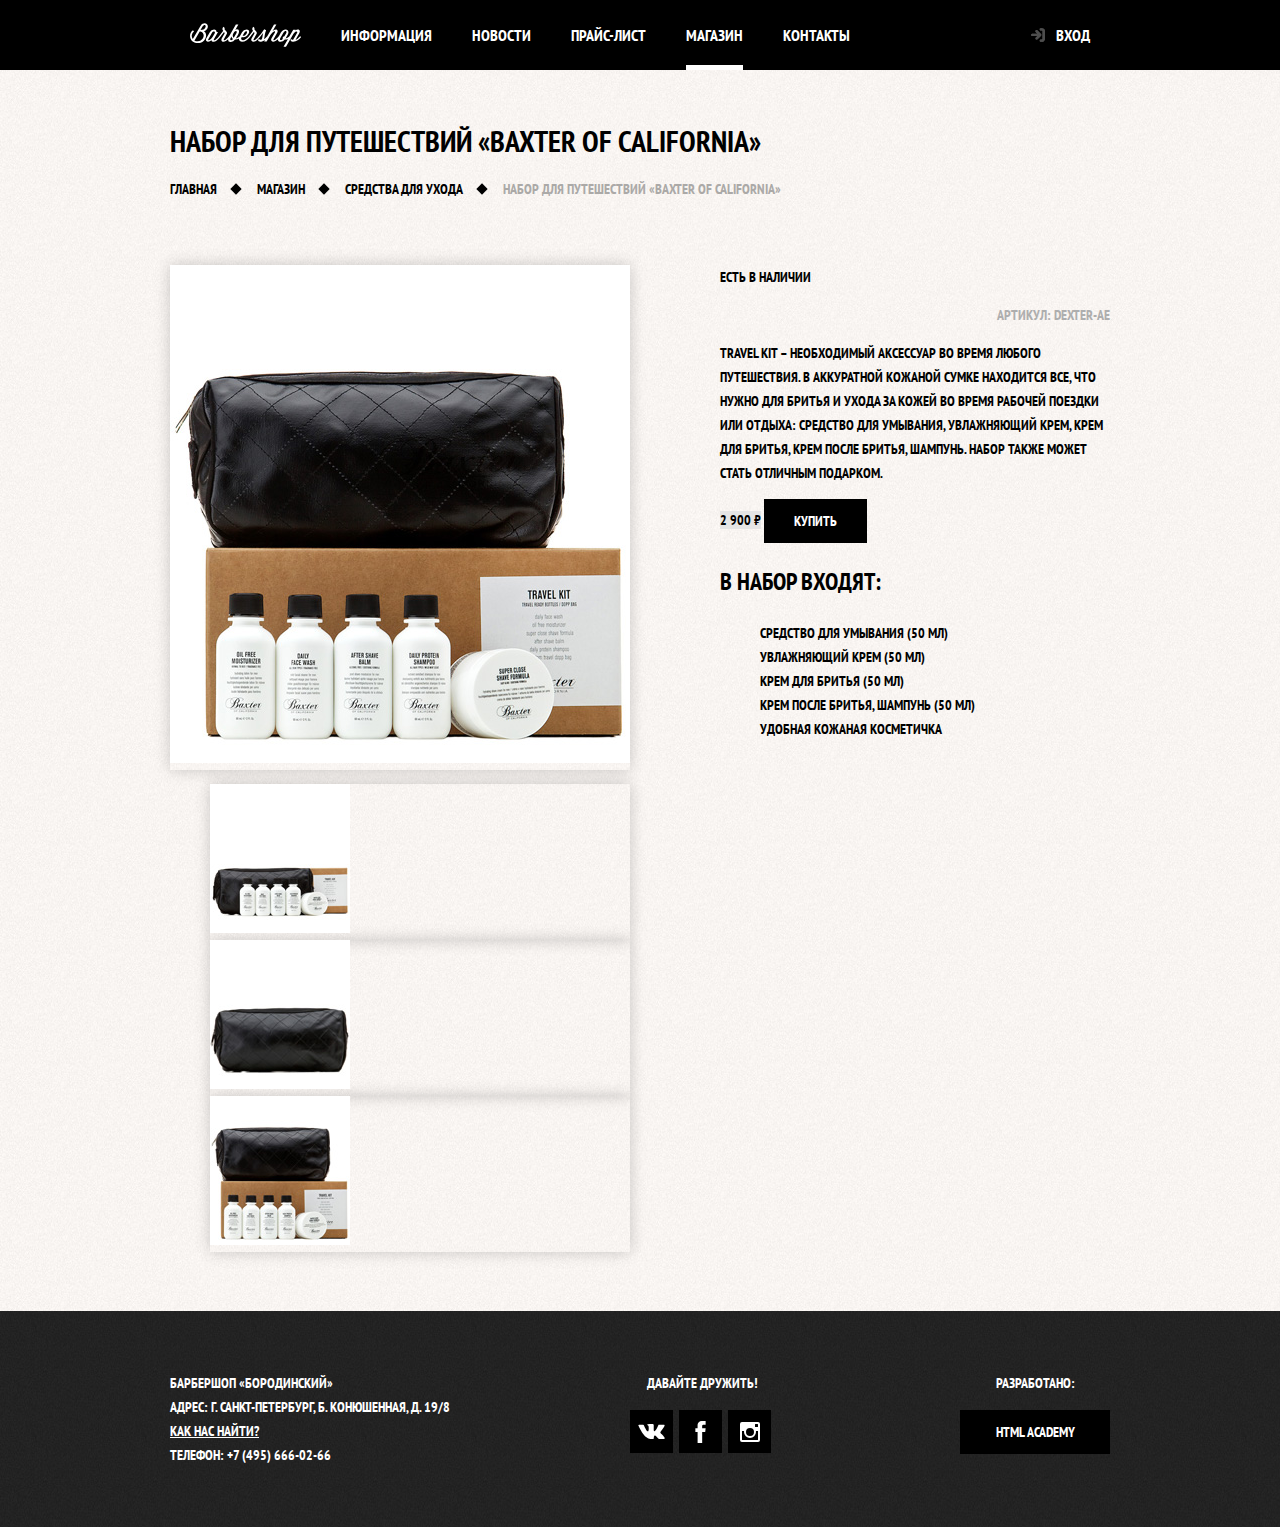
==== commit 2d511a40: "Product cards for Shop, footer all pages" ====
--- a/item.html
+++ b/item.html
@@ -14,95 +14,115 @@
 
 <body class="inner-page">
     <header class="main-header">
-        <nav class="main-navigation">
-            <a class="main-header-logo" href="index.html"><img src="img/logo.svg" width="111" height="24"
-                    alt="Логотип барбершопа 'Бородинский'"></a>
-            <ul class="site-navigation">
-                <li><a href="info.html">Информация</a></li>
-                <li><a href="news.html">Новости</a></li>
-                <li><a href="price.html">Прайс-лист</a></li>
-                <li class="site-navigation-current"><a href="#">Магазин</a></li>
-                <li><a href="contacts.html">Контакты</a></li>
-            </ul>
-            <ul class="user-navigation">
-                <li><a>Вход</a></li>
-            </ul>
-        </nav>
+        <div class="container">
+            <nav class="main-navigation">
+                <a class="main-header-logo" href="index.html"><img src="img/logo.svg" width="111" height="24"
+                        alt="Логотип барбершопа 'Бородинский'"></a>
+                <ul class="site-navigation">
+                    <li><a href="#">Информация</a></li>
+                    <li><a href="#">Новости</a></li>
+                    <li><a href="price.html">Прайс-лист</a></li>
+                    <li class="site-navigation-current"><a href="shop.html">Магазин</a></li>
+                    <li><a href="#">Контакты</a></li>
+                </ul>
+                <ul class="user-navigation">
+                    <li><a class="login-link">Вход</a></li>
+                </ul>
+            </nav>
+        </div>
     </header>
     <main class="container">
         <h1 class="page-title">набор для путешествий «Baxter of California»</h1>
         <ul class="breadcrumbs">
             <li><a href="index.html">Главная</a></li>
             <li><a href="shop.html">Магазин</a></li>
-            <li><a href="#">Средства для ухода</a></li>
+            <li><a href="shop.html">Средства для ухода</a></li>
             <li class="breadcrumbs-current">набор для путешествий «Baxter of California»</li>
         </ul>
-        <section class="product-photos">
-            <h2 class="visually-hidden">Изображения товара</h2>
-            <p class="product-photo-full">
-                <img src="img/item/big.jpg" width="460" height="498" alt="Фото всего набора">
-            </p>
-            <ul class="product-photo-preview">
-                <li>
-                    <img src="img/item/small1.jpg" width="140" height="149" alt="Фото в анфас">
-                </li>
-                <li>
-                    <img src="img/item/small2.jpg" width="140" height="149" alt="Фото в профиль">
-                </li>
-                <li>
-                    <img src="img/item/small3.jpg" width="140" height="149" alt="Фото отдельной части">
-                </li>
-            </ul>
-        </section>
-        <section class="product-info">
-            <h2 class="visually-hidden">Описание товара</h2>
-            <p class="product-availability">есть в наличии</p>
-            <p class="product-article">Артикул: dexter-ae</p>
-            <p class="product-text">Travel Kit – необходимый аксессуар во время любого путешествия. В аккуратной кожаной
-                сумке находится все, что нужно для бритья и ухода за кожей во время рабочей поездки или отдыха: средство
-                для умывания, увлажняющий крем, крем для бритья, крем после бритья, шампунь. Набор также может стать
-                отличным подарком.</p>
-            <p class="product-price">
-                <b>2 900 ₽</b>
-                <a class="button" href="#">Купить</a>
-            </p>
-            <h3>В набор входят:</h3>
-            <ul>
-                <li>
-                    Средство для умывания (50 мл)
-                </li>
-                <li>
-                    Увлажняющий крем (50 мл)
-                </li>
-                <li>
-                    Крем для бритья (50 мл)
-                </li>
-                <li>
-                    Крем после бритья, шампунь (50 мл)
-                </li>
-                <li>
-                    Удобная кожаная косметичка
-                </li>
-            </ul>
-        </section>
+        <div class="catalog-columns">
+            <section class="product-photos">
+                <h2 class="visually-hidden">Изображения товара</h2>
+                <p class="product-photo-full">
+                    <img src="img/item/big.jpg" width="460" height="498" alt="Фото всего набора">
+                </p>
+                <ul class="product-photo-preview">
+                    <li>
+                        <img src="img/item/small1.jpg" width="140" height="149" alt="Фото в анфас">
+                    </li>
+                    <li>
+                        <img src="img/item/small2.jpg" width="140" height="149" alt="Фото в профиль">
+                    </li>
+                    <li>
+                        <img src="img/item/small3.jpg" width="140" height="149" alt="Фото отдельной части">
+                    </li>
+                </ul>
+            </section>
+            <section class="product-info">
+                <h2 class="visually-hidden">Описание товара</h2>
+                <p class="product-availability">есть в наличии</p>
+                <p class="product-article">Артикул: dexter-ae</p>
+                <p class="product-text">Travel Kit – необходимый аксессуар во время любого путешествия. В аккуратной кожаной
+                    сумке находится все, что нужно для бритья и ухода за кожей во время рабочей поездки или отдыха: средство
+                    для умывания, увлажняющий крем, крем для бритья, крем после бритья, шампунь. Набор также может стать
+                    отличным подарком.</p>
+                <p class="product-price">
+                    <b>2 900 ₽</b>
+                    <a class="button" href="#">Купить</a>
+                </p>
+                <h3>В набор входят:</h3>
+                <ul>
+                    <li>
+                        Средство для умывания (50 мл)
+                    </li>
+                    <li>
+                        Увлажняющий крем (50 мл)
+                    </li>
+                    <li>
+                        Крем для бритья (50 мл)
+                    </li>
+                    <li>
+                        Крем после бритья, шампунь (50 мл)
+                    </li>
+                    <li>
+                        Удобная кожаная косметичка
+                    </li>
+                </ul>
+            </section>
+        </div>
     </main>
     <footer class="main-footer">
-        <p class="footer-contacts">БАРБЕРШОП «БОРОДИНСКИЙ» <br>
-            АДРЕС: Г. САНКТ-ПЕТЕРБУРГ, УЛ. Б. КОНЮШЕННАЯ, Д. 19/8 <br>
-            <a href="#">КАК НАС НАЙТИ?</a> <br>
-            ТЕЛЕФОН: +7 (495) 666-02-66</p>
+      <div class="container">
+        <p class="footer-contacts">
+          Барбершоп «Бородинский»<br />
+          Адрес: г. Санкт-Петербург, б. Конюшенная, д. 19/8<br />
+          <a href="map.html">Как нас найти?</a><br />
+          Телефон: +7 (495) 666-02-66
+        </p>
         <div class="footer-social">
-            <b>ДАВАЙТЕ ДРУЖИТЬ!</b>
-            <ul>
-                <li><a class="social-button" href="#">Вконтакте</a></li>
-                <li><a class="social-button" href="#">Фейсбук</a></li>
-                <li><a class="social-button" href="#">Инстаграм</a></li>
-            </ul>
+          <b>Давайте дружить!</b>
+          <ul>
+            <li><a class="social-button" href="#"><span class="visually-hidden">Вконтакте</span><svg
+                  xmlns="http://www.w3.org/2000/svg" width="27" height="15" viewBox="0 0 26.14 14.91">
+                  <path
+                    d="M26 13.47l-.09-.17a13.55 13.55 0 0 0-2.6-3q-.87-.83-1.1-1.12A1 1 0 0 1 22 8a10.27 10.27 0 0 1 1.22-1.78l.88-1.16q2.35-3.13 2-4L26 .94a.8.8 0 0 0-.4-.22 2.14 2.14 0 0 0-.87 0h-3.92a.51.51 0 0 0-.27 0h-.3a.6.6 0 0 0-.15.14.93.93 0 0 0-.14.24 22.22 22.22 0 0 1-1.46 3.06q-.5.84-.93 1.46a7 7 0 0 1-.71.91 4.94 4.94 0 0 1-.52.47q-.23.18-.35.15l-.23-.05a.9.9 0 0 1-.31-.33 1.49 1.49 0 0 1-.16-.53V1.6a3.14 3.14 0 0 0 0-.62 2.12 2.12 0 0 0-.14-.44.73.73 0 0 0-.28-.33 1.57 1.57 0 0 0-.46-.18A9 9 0 0 0 12.57 0a8.93 8.93 0 0 0-3.25.33 1.83 1.83 0 0 0-.52.41q-.25.3-.07.33a1.67 1.67 0 0 1 1.16.59l.08.16a2.6 2.6 0 0 1 .19.63 6.32 6.32 0 0 1 .12 1 10.59 10.59 0 0 1 0 1.7q-.07.71-.13 1.1a2.21 2.21 0 0 1-.18.64 2.69 2.69 0 0 1-.16.3l-.07.07a1 1 0 0 1-.37.07.86.86 0 0 1-.46-.19 3.27 3.27 0 0 1-.56-.52 7 7 0 0 1-.66-.93q-.37-.6-.76-1.42l-.22-.39q-.2-.38-.56-1.11t-.62-1.43A.9.9 0 0 0 5.2.9h-.07a.93.93 0 0 0-.22-.16A1.44 1.44 0 0 0 4.6.65L.87.68A1 1 0 0 0 .1.94L0 1a.44.44 0 0 0 0 .22 1.08 1.08 0 0 0 .08.37Q.9 3.53 1.86 5.31t1.66 2.87Q4.23 9.27 5 10.24t1 1.24l.37.41.34.33a8.06 8.06 0 0 0 1 .78 16.34 16.34 0 0 0 1.4.9 7.6 7.6 0 0 0 1.79.72 6.19 6.19 0 0 0 2 .22h1.57a1.08 1.08 0 0 0 .72-.3l.05-.07a.9.9 0 0 0 .1-.25 1.38 1.38 0 0 0 0-.37 4.48 4.48 0 0 1 .09-1.05 2.77 2.77 0 0 1 .23-.71 1.74 1.74 0 0 1 .29-.4 1.19 1.19 0 0 1 .23-.2h.11a.86.86 0 0 1 .77.21 4.52 4.52 0 0 1 .83.79q.39.47.93 1.05a6.41 6.41 0 0 0 1 .87l.27.16a3.31 3.31 0 0 0 .71.3 1.53 1.53 0 0 0 .76.07l3.48-.05a1.58 1.58 0 0 0 .8-.17.68.68 0 0 0 .34-.37 1.06 1.06 0 0 0 0-.46 1.71 1.71 0 0 0-.1-.36z"
+                    fill="#fff" /></svg></a></li>
+            <li><a class="social-button" href="#"><span class="visually-hidden">Фейсбук</span><svg
+                  xmlns="http://www.w3.org/2000/svg" width="19" height="22" viewBox="0 0 10.15 21.74">
+                  <path
+                    d="M3.34 1.12A4.77 4.77 0 0 1 6.53 0h3.61v3.81H7.81a1.07 1.07 0 0 0-1.09.83v2.55h3.42c-.08 1.23-.24 2.45-.41 3.67h-3v10.87H2.21V10.86H0V7.21h2.19V3.66a3.83 3.83 0 0 1 1.15-2.54z"
+                    fill="#fff" /></svg></a></li>
+            <li><a class="social-button" href="#"><span class="visually-hidden">Инстаграм</span><svg
+                  xmlns="http://www.w3.org/2000/svg" width="20" height="20" viewBox="0 0 20 20">
+                  <path
+                    d="M18 0H2a2 2 0 0 0-2 2v16a2 2 0 0 0 2 2h16a2 2 0 0 0 2-2V2a2 2 0 0 0-2-2zm-8 6a4 4 0 1 1-4 4 4 4 0 0 1 4-4zM2.5 18a.47.47 0 0 1-.5-.5V9h2.1a3.4 3.4 0 0 0-.1 1 6 6 0 1 0 12 0 3.4 3.4 0 0 0-.1-1H18v8.5a.47.47 0 0 1-.5.5zM18 4.5a.47.47 0 0 1-.5.5h-2a.47.47 0 0 1-.5-.5v-2a.47.47 0 0 1 .5-.5h2a.47.47 0 0 1 .5.5z"
+                    fill="#fff" /></svg></a></li>
+          </ul>
         </div>
-        <p class="footer-copyright ">
-            <b>Разработано:</b>
-            <a class="button" href="#">HTML Academy</a>
+        <p class="footer-copyright">
+          <b>Разработано:</b>
+          <a class="button" href="https://htmlacademy.ru/">HTML Academy</a>
         </p>
+      </div>
     </footer>
     <section class="modal modal-login">
         <h2>Личный кабинет</h2>
--- a/CSS/style.css
+++ b/CSS/style.css
@@ -1,543 +1,1259 @@
 html,
 body {
-    /* временный блок */
-    min-width: 1080px;
-    min-height: 1756px;
+  /* временный блок */
+  min-width: 1080px;
+  /* min-height: 1756px; */
 }
 
 body {
-    margin: 0;
-    padding: 0;
-
-    font-family: "PT Sans Narrow", "Arial", "sans-serif";
-    font-size: 14px;
-    line-height: 24px;
-    font-weight: 700;
-    color: #ffffff;
-    text-transform: uppercase;
-
-    background-color: #000000;
-    background-image: url("/img/mainBackground.jpg");
-    background-position: top center;
-    background-repeat: no-repeat;
+  margin: 0;
+  padding: 0;
+
+  font-family: "PT Sans Narrow", "Arial", "sans-serif";
+  font-size: 14px;
+  line-height: 24px;
+  font-weight: 700;
+  color: #ffffff;
+  text-transform: uppercase;
+
+  background-color: #000000;
+  background-image: url("/img/mainBackground.jpg");
+  background-position: top center;
+  background-repeat: no-repeat;
 }
 
 /* изменение стилей каскада для shop */
-.inner-page { 
-    color: #000000;
-
-    background-color: #faf7f4;
-    background-image: url(/img/backgroundBlock.jpg);
-    background-position: 0 0;
-    background-repeat: repeat;
+.inner-page {
+  color: #000000;
+
+  background-color: #faf7f4;
+  background-image: url(/img/backgroundBlock.jpg);
+  background-position: 0 0;
+  background-repeat: repeat;
 }
 
 /* основной каскад для ссылок и кнопок */
 a {
-    text-decoration: none;
+  text-decoration: none;
+}
+
+img {
+  max-width: 100%;
+  height: auto;
+}
+
+.visually-hidden:not(:focus):not(:active),
+input[type="checkbox"].visually-hidden,
+input[type="radio"].visually-hidden {
+  position: absolute;
+
+  width: 1px;
+  height: 1px;
+  margin: -1px;
+  border: 0;
+  padding: 0;
+
+  white-space: nowrap;
+
+  clip-path: inset(100%);
+  clip: rect(0 0 0 0);
+  overflow: hidden;
 }
 
 .button {
-    font: inherit;
-
-    text-align: center;
-    color: #ffffff;
-    vertical-align: middle;
-    text-transform: uppercase;
-
-    background-color: #000000;
-    border: none;
+  display: inline-block;
+  padding: 10px 30px;
+  margin-right: 16px;
+
+  font: inherit;
+  text-align: center;
+  color: #ffffff;
+  vertical-align: middle;
+  text-transform: uppercase;
+
+  background-color: #000000;
+  border: none;
 }
 
 .button:hover,
 .button:focus,
 .button:active {
-    background-color: #663d15;
-}
-
-/* стили для страницы index */
+  background-color: #663d15;
+}
+
+.button.disabled,
+.bitton:disabled {
+  cursor: default;
+  opacity: 0.5;
+  background-color: #000000;
+}
+
+/* стили для внутренних страниц */
 
 .main-header {
-    margin-bottom: 75px;
+  margin-bottom: 75px;
 }
 
 .main-header-logo {
-    order: 3;
-
-    width: 371px;
-    height: 155px;
+  order: 3;
+
+  width: 371px;
+  height: 155px;
 }
 
 .main-navigation {
-    display: flex;
-    flex-direction: column;
-    align-items: center;
-
-    font-size: 16px;
-    line-height: 20px;
-    color: #ffffff;
+  display: flex;
+  flex-direction: column;
+  align-items: center;
+
+  font-size: 16px;
+  line-height: 20px;
+  color: #ffffff;
 }
 
 .main-navigation-wrapper {
-    width: 100%;
-    margin-bottom: 60px;
-
-    background-color: #000000;
+  width: 100%;
+  margin-bottom: 60px;
+
+  background-color: #000000;
 }
 
 .container {
-    width: 960px;
-    margin: 0 auto;
-    padding: 0 10px;
+  width: 940px;
+  margin: 0 auto;
+  padding: 0 10px;
 
 }
 
 .main-navigation-wrapper .container {
-    display: flex;
-    justify-content: space-between;
+  display: flex;
+  justify-content: space-between;
 }
 
 .site-navigation {
-    width: 620px;
-    /* display: flex; */
-    margin: 0;
-    padding: 0;
-
-    list-style: none;
+  display: flex;
+  flex-wrap: wrap;
+  width: 620px;
+  margin: 0;
+  padding: 0;
+
+  list-style: none;
 }
 
 .user-navigation {
-    width: 140px;
-    margin: 0;
-    padding: 0;
-
-    list-style: none;
+  display: flex;
+  max-width: 140px;
+  margin: 0;
+  padding: 0;
+
+  list-style: none;
+}
+
+.user-navigation .login-link {
+  position: relative;
+  padding-left: 50px;
+}
+
+.login-link::before {
+  content: "";
+
+  position: absolute;
+  top: 27px;
+  left: 24px;
+
+  width: 16px;
+  height: 18px;
+
+  background-image: url("/img/login.svg");
+  background-repeat: no-repeat;
+  background-position: 0 0;
+
+  opacity: 0.3;
+}
+
+.login-link:hover::before,
+.login-link:focus::before,
+.login-link:active::before {
+  opacity: 1;
 }
 
 .site-navigation a,
 .user-navigation a {
-    color: #ffffff;
+  display: block;
+  padding: 25px 20px;
+
+  color: #ffffff;
 }
 
 .site-navigation li:hover,
 .site-navigation li:focus,
 .user-navigation li:hover,
 .user-navigation li:focus {
-    background-color: #242424;
+  background-color: #242424;
+}
+
+.site-navigation-current {
+  position: relative;
+}
+
+.site-navigation-current a:not([href]) {
+  background-color: #000000;
+}
+
+.site-navigation-current::after {
+  content: "";
+
+  position: absolute;
+  right: 20px;
+  bottom: 0;
+  left: 20px;
+
+  height: 5px;
+
+  background-color: #ffffff;
 }
 
 .features {
-    margin-bottom: 80px;
+  margin-bottom: 80px;
 }
 
 .features-list {
-    display: flex;
-    justify-content: space-between;
-    margin: 0;
-    padding: 0;
-
-    list-style: none;
+  display: flex;
+  justify-content: space-between;
+  margin: 0;
+  padding: 0;
+
+  list-style: none;
 }
 
 .feature-item {
-    width: 300px;
-
-    text-align: center;
+  width: 300px;
+
+  text-align: center;
 }
 
 .feature-item h3 {
-    font-size: 30px;
-    line-height: 42px;
+  position: relative;
+
+  margin: 0;
+  margin-bottom: 60px;
+
+  font-size: 30px;
+  line-height: 42px;
+}
+
+.feature-item h3::after {
+  content: "";
+
+  position: absolute;
+  bottom: -30px;
+  left: 50%;
+  margin-left: -10px;
+
+  transform: rotate(45deg);
+
+  width: 20px;
+  height: 20px;
+
+  background-color: #ffffff;
+}
+
+.feature-item p {
+  margin: 0 10px;
 }
 
 .index-columns {
-    display: flex;
-    justify-content: space-between;
-    margin-bottom: 35px;
-    padding: 50px 80px;
-
-    color: #000000;
-
-    background-color: #fdfaf7;
-    background-image: url(/img/backgroundBlock.jpg);
-    background-position: 0 0;
-    background-repeat: repeat;
+  display: flex;
+  justify-content: space-between;
+  margin-bottom: 35px;
+  padding: 50px 80px;
+
+  color: #000000;
+
+  background-color: #fdfaf7;
+  background-image:
+    url(/img/block\ line.png),
+    url(/img/backgroundBlock.jpg);
+  background-position: center, 0 0;
+  background-repeat: no-repeat, repeat;
 }
 
 .index-columns h2 {
-    font-size: 30px;
-    line-height: 42px;
+  margin: 0;
+  margin-bottom: 25px;
+
+  font-size: 30px;
+  line-height: 42px;
 }
 
 .news {
-    width: 380px;
+  width: 380px;
 }
 
 .news-list {
-    list-style: none;
+  margin: 0;
+  margin-bottom: 25px;
+  padding: 0;
+
+  list-style: none;
+}
+
+.news-item {
+  margin-bottom: 25px;
+}
+
+.news-item p {
+  margin: 0;
 }
 
 .news-item time {
-    text-transform: lowercase;
+  text-transform: lowercase;
 }
 
 .gallery {
-    width: 300px;
+  width: 300px;
 }
 
 .gallery-content {
-    background-color: #e5e5e5;
-    border: 7px solid #ffffff;
+  height: 164px;
+  margin: 0;
+
+  background-color: #e5e5e5;
+  border: 7px solid #ffffff;
+}
+
+.gallery-content img {
+  width: 286px;
+  height: 164px;
+}
+
+.gallery-container {
+  position: relative;
+
+  height: 260px;
+}
+
+.gallery-button {
+  box-sizing: border-box;
+  position: absolute;
+  bottom: 0;
+
+  width: 140px;
+  margin: 0;
+}
+
+.gallery-button-back {
+  left: 0;
+}
+
+.gallery-button-next {
+  right: 0;
 }
 
 .contacts {
-    width: 380px;
+  width: 380px;
+}
+
+.contacts p {
+  margin: 0;
+  margin-bottom: 25px;
 }
 
 .appointment {
-    width: 300px;
+  width: 300px;
+}
+
+.appointment-info {
+  margin: 0;
+  margin-bottom: 15px;
+}
+
+.appointment-form {
+  display: flex;
+  flex-wrap: wrap;
+  justify-content: space-between;
+}
+
+.appointment-item {
+  width: 140px;
+  margin: 0;
+  margin-bottom: 10px;
+}
+
+.appointment-item label {
+  display: block;
+  margin-bottom: 9px;
+  margin-left: 15px;
 }
 
 .appointment-item input {
-    font: inherit;
-
-    background-color: transparent;
-    border: 2px solid #000000;
+  box-sizing: border-box;
+  width: 140px;
+  padding-top: 8px;
+  padding-left: 15px;
+  padding-right: 15px;
+  padding-bottom: 7px;
+}
+
+.appointment .button {
+  width: 100%;
+  margin-top: 10px;
+  margin-right: 0;
+}
+
+.appointment-item input {
+  font: inherit;
+
+  background-color: transparent;
+  border: 2px solid #000000;
 }
 
 .appointment-item input:focus {
-    border-color: #663d15;
+  border-color: #663d15;
 }
 
 /* стили для страницы shop */
 
 .inner-page .main-header {
-    margin-bottom: 50px;
-
-    background-color: #000000;
+  margin-bottom: 50px;
+
+  background-color: #000000;
 }
 
 .inner-page .main-header-logo {
-    order: 0;
-    width: 111px;
-    height: 24px;
-    padding: 23px 20px;
+  order: 0;
+
+  width: 111px;
+  height: 24px;
+  padding: 23px 20px;
 }
 
 .inner-page .main-navigation {
-    align-items: flex-start;
-    flex-direction: row;
+  align-items: flex-start;
+  flex-direction: row;
 }
 
 .inner-page .user-navigation {
-    margin-left: auto;
+  margin-left: auto;
 }
 
 .page-title {
-    margin: 0;
-    margin-bottom: 15px;
-    padding: 0;
-
-    font-size: 30px;
-    line-height: 42px;
+  margin: 0;
+  margin-bottom: 15px;
+  padding: 0;
+
+  font-size: 30px;
+  line-height: 42px;
 }
 
 .breadcrumbs {
-    margin: 0;
-    margin-bottom: 50px;
-    padding: 0;
-
-    list-style: none;
+  display: flex;
+  margin: 0;
+  margin-bottom: 50px;
+  padding: 0;
+
+  list-style: none;
+}
+
+.breadcrumbs li:not(:first-of-type) {
+  position: relative;
+  padding-left: 40px;
+}
+
+.breadcrumbs li:not(:first-of-type)::before {
+  content: "";
+
+  position: absolute;
+  top: 8px;
+  left: 15px;
+
+  width: 8px;
+  height: 8px;
+
+  background-color: #000000;
+  transform: rotate(45deg);
 }
 
 .breadcrumbs a {
-    color: #000000;
+  color: #000000;
 }
 
 .breadcrumbs a:hover,
 .breadcrumbs a:focus {
-    text-decoration: underline;
+  text-decoration: underline;
 }
 
 .breadcrumbs-current {
-    color: #aba9a7;
+  color: #aba9a7;
 }
 
 .catalog-columns {
-    display: flex;
-    justify-content: space-between;
+  display: flex;
+  justify-content: space-between;
 }
 
 .filters {
-    width: 220px;
+  width: 220px;
 }
 
 .filters fieldset {
-    border: none;  
+  border: none;
 }
 
 .filter legend {
-    font-size: 24px;
-    line-height: 30px;
+  font-size: 24px;
+  line-height: 30px;
 }
 
 .filter ul {
-    list-style: none;
-    line-height: 18px;
-}
-
-.filter-input:hover + label,
-.filter-input:focus + label {
-    color: #663d15;
-}
-
-.filter-input:disabled + label {
-    color: #000000;
-
-    opacity: 0.5;
+  list-style: none;
+  line-height: 18px;
+}
+
+.filter-input:hover+label,
+.filter-input:focus+label {
+  color: #663d15;
+}
+
+.filter-input:disabled+label {
+  color: #000000;
+
+  opacity: 0.5;
 }
 
 .catalog {
-    width: 700px;
+  width: 700px;
 }
 
 .catalog-list {
-    display: flex;
-    flex-wrap: wrap;
-    margin: 0;
-    margin-bottom: 25px;
-    padding: 0;
-
-    list-style: none;
+  display: flex;
+  flex-wrap: wrap;
+  margin: 0;
+  margin-bottom: 25px;
+  padding: 0;
+
+  list-style: none;
 }
 
 .catalog-item {
-    width: 220px;
-    margin-bottom: 20px;
-    margin-right: 20px;
-
-    background-color: #f8f8f8;
-    box-shadow: 0 0 10px rgba(0, 0, 0, 0.1);
+  display: flex;
+  flex-direction: column;
+  justify-content: space-between;
+  
+  width: 220px;
+  margin-bottom: 20px;
+  margin-right: 20px;
+
+  background-color: #f8f8f8;
+  box-shadow: 0 0 10px rgba(0, 0, 0, 0.1);
 }
 
 .catalog-item:nth-child(3n) {
-    margin-right: 0;
+  margin-right: 0;
 }
 
 .catalog-item:hover {
-    box-shadow: 0 0 10px rgba(0, 0, 0, 0.2);
+  box-shadow: 0 0 10px rgba(0, 0, 0, 0.2);
 }
 
 .catalog-item a {
-    color: #000000;
+  display: flex;
+  flex-direction: column;
+
+  color: #000000;
 }
 
 .catalog-item h3 {
-    font-size: 14px;
-    line-height: 20px;
+  order: 2;
+
+  margin: 0;
+  padding: 0;
+  margin-bottom: 15px;
+  margin-left: 16px;
+  margin-right: 16px;
+
+  font-size: 14px;
+  line-height: 20px;
+}
+
+.catalog-category,
+.catalog-item-title {
+  display: block;
+}
+
+.catalog-item-image {
+  order: 1;
+
+  margin: 0;
+  padding: 0;
+  margin-bottom: 15px;;
 }
 
 .catalog-category {
-    text-transform: none;
+  text-transform: none;
+}
+
+.catalog-item-price {
+  display: flex;
+  align-items: center;
+  /* align-content: center; */
+  justify-content: space-between;
+  flex-wrap: wrap;
+
+  max-width: 188px;
+  margin: 0;
+  padding: 0;
+  margin-left: 16px;
+  margin-right: 16px;
+  margin-bottom: 16px;
+
+  background-color: #e5e5e5;
 }
 
 .catalog-item-price b {
-    line-height: 18px;
-    text-align: center;
-
-    background-color: #e5e5e5;
+  flex-grow: 2;
+  margin: 10px;
+  margin-right: 25px;
+  margin-left: 25px;
+
+  line-height: 18px;
+  text-align: center;
+}
+
+.catalog-item-price .button {
+  /* flex-grow: 1; */
+  margin: 0;
+  padding: 10px 0;
+  width: 78px;
 }
 
 .catalog-item .button {
-    line-height: 18px;
-    color: #ffffff;
+  line-height: 18px;
+  color: #ffffff;
 }
 
 .pagination-list {
-    margin: 0;
-    padding: 0;
-
-    list-style: none;
+  margin: 0;
+  padding: 0;
+
+  list-style: none;
 }
 
 .pagination-item a {
-    color: #ffffff;
-
-    background-color: #000000;
+  color: #ffffff;
+
+  background-color: #000000;
 }
 
 .pagination-item a:hover,
 .pagination-item a:focus,
 .pagination-item a:active {
-    background-color: #663d15;
+  background-color: #663d15;
 }
 
 .pagination-item-current a {
-    color: #000000;
-
-    background-color: #ffffff;
+  color: #000000;
+
+  background-color: #ffffff;
 }
 
 .pagination-item-current a:hover,
 .pagination-item-current a:focus,
 .pagination-item-current a:active {
-    color: #000000;
-
-    background-color: #ffffff;
+  color: #000000;
+
+  background-color: #ffffff;
 }
 
 /* Фотографии товара item.html ================
 ========================== */
 
+.product-photos {
+  width: 460px;
+}
+
 .product-photo-preview {
-    list-style: none;
+  list-style: none;
 }
 
 .product-photo-preview li {
-    box-shadow: 0 0 15px 0 rgba(0, 1, 1, 0.2);
+  box-shadow: 0 0 15px 0 rgba(0, 1, 1, 0.2);
 }
 
 .product-photo-full {
-    box-shadow: 0 0 15px 0 rgba(0, 1, 1, 0.2);
+  box-shadow: 0 0 15px 0 rgba(0, 1, 1, 0.2);
 }
 
 /* Артикул товара item.html ================
 ========================== */
 
 .product-article {
-    text-align: right;
-    color: #aeaeae;
+  text-align: right;
+  color: #aeaeae;
 }
 
 /* Цена товара item.html ================
 ========================== */
 
 .product-price b {
-    text-align: center;
-
-    background-color: #e5e5e5;
-}
-
-/* Список товара item.html ================
+  text-align: center;
+
+  background-color: #e5e5e5;
+}
+
+/* Описание товара item.html ================
 ========================== */
 
+.product-info {
+  width: 390px;
+}
+
 .product-info h3 {
-    font-size: 24px;
-    font-weight: 700;
-    line-height: 30px;
+  font-size: 24px;
+  font-weight: 700;
+  line-height: 30px;
 
 }
 
 .product-info ul {
-    list-style: none;
+  list-style: none;
+}
+
+/* price.html =================================
+=============== */
+
+/* .tagline {
+  padding: 0;
+  margin: 0;
+  margin-bottom: 60px;
+
+  font-size: 48px;
+  line-height: 48px;
+  font-weight: 700;
+  text-align: center;
+} */
+
+/* .manufacturer-title,
+.price-title,
+.about-title {
+  margin: 0;
+  padding: 0;
+
+  font-size: 24px;
+  line-height: 30px;
+  font-weight: 700;
+} */
+
+/* .manufacturer {
+  width: 380px;
+  margin-bottom: 60px;
+} */
+
+/* .manufacturer-list {
+  margin: 0;
+  padding: 0;
+
+  list-style: none;
+} */
+
+/* .price {
+  width: 460px;
+} */
+
+/* .about-wrapper {
+  display: flex;
+  justify-content: space-between;
+}
+
+.about-text:first-child {
+  width: 380px;
+}
+
+.about-text:last-child {
+  width: 460px;
+} */
+
+.inner-content {
+  margin-bottom: 75px;
+}
+
+.inner-content h2 {
+  margin-top: 60px;
+  margin-bottom: 30px;
+
+  font-size: 24px;
+  line-height: 30px;
+}
+
+.inner-content h3 {
+  margin-top: 60px;
+  margin-bottom: 30px;
+
+  font-size: 20px;
+  line-height: 24px;
+}
+
+.inner-content p {
+  margin: 14px 0;
+}
+
+.inner-content h2 + h3 {
+  margin-top: 30px;
+}
+
+.inner-content table {
+  border-collapse: collapse ;
+}
+
+.inner-content td {
+  padding: 10px 15px;
+
+  border: 2px solid #000000;
+}
+
+.inner-content .big-heading {
+  display: flex;
+  align-items: center;
+
+  margin-top: 55px;
+  margin-bottom: 55px;
+
+  font-size: 48px;
+  line-height: 48px;
+  text-align: center;
+}
+
+.big-heading::before,
+.big-heading::after {
+  content: "";
+
+  flex-grow: 1;
+  flex-shrink: 0;
+
+  width: 50px;
+  height: 2px;
+
+  background-color: #000000;
+}
+
+.big-heading::before {
+  margin-right: 25px;
+}
+
+.big-heading::after {
+  margin-left: 25px;
+}
+
+.custom-list-1 {
+  margin: 14px 0;
+  padding: 0;
+
+  list-style: none;
+}
+
+.custom-list-1 li {
+  position: relative;
+
+  margin-bottom: 15px;
+  padding-left: 20px;
+}
+
+.custom-list-1 li::before {
+  content: "";
+
+  position: absolute;
+  top: 8px;
+  left: 0;
+
+  width: 8px;
+  height: 8px;
+
+  background-color: #000000;
+  transform: rotate(45deg);
+}
+
+.custom-table-1 {
+  width: 100%;
+}
+
+.custom-table-1 td {
+  width: 50%;
+}
+
+.custom-table-1 td:last-child {
+  text-align: center;
+}
+
+.inner-columns {
+  display: flex;
+  justify-content: space-between;
+  flex-wrap: wrap;
+
+  margin: 60px 0;
+
+  /* border: 3px solid black;
+  outline-offset: 3px; */
+} 
+
+.inner-column-left,
+.inner-column-right {
+  width: 460px;
+
+  /* border: 3px solid red;
+  outline-offset: -2px; */
+}
+
+.inner-column-left *:first-child,
+.inner-column-right *:first-child {
+  margin-top: 0;
+}
+
+.inner-column-left *:last-child,
+.inner-column-right *:last-child {
+  margin-bottom: 0;
+}
+
+.inner-columns > h2:first-child {
+  width: 460px;
+  margin-top: 0;
+  margin-right: calc(100% - 460px);  
+}
+
+.short-text {
+  padding-right: 75px;
 }
 
 /* подвал сайта */
 
 .main-footer {
-    padding: 60px 0;
-    margin-top: 65px;
-    
-    color: #ffffff;
-    
-    background-color: #242424;
-    background-image: url(/img/backgroundFooter.jpg);
-    background-position: 0 0;
-    background-repeat: repeat;
+  padding: 60px 0;
+  margin-top: 65px;
+
+  color: #ffffff;
+
+  background-color: #242424;
+  background-image: url(/img/backgroundFooter.jpg);
+  background-position: 0 0;
+  background-repeat: repeat;
 }
 
 .inner-page .main-footer {
-    margin-top: 45px;
+  margin-top: 45px;
 }
 
 .main-footer .container {
-    display: flex;
+  display: flex;
 }
 
 .footer-contacts {
-    width: 380px;
-    margin: 0;
-    margin-right: 80px;
+  width: 380px;
+  margin: 0;
+  margin-right: 80px;
 }
 
 .footer-contacts a {
-    color: #ffffff;
-    text-decoration: underline;
+  color: #ffffff;
+  text-decoration: underline;
 }
 
 .footer-contacts a:hover,
 .footer-contacts a:focus {
-    text-decoration: none;
+  text-decoration: none;
 }
 
 .footer-social {
-    width: 145px;
-    text-align: center;
+  width: 145px;
+  text-align: center;
 }
 
 .footer-social ul {
-    list-style: none;
+  display: flex;
+  width: 141px;
+  flex-wrap: wrap;
+  justify-content: space-between;
+  margin: 0;
+  padding: 0;
+
+  list-style: none;
 }
 
 .social-button {
-    color: #ffffff;
+  display: flex;
+  align-items: center;
+  justify-content: center;
+
+  width: 43px;
+  height: 43px;
+
+  background-color: #000000;
+
+  color: #ffffff;
+}
+
+.social-button:hover,
+.social-button:focus {
+  background-color: #ffffff;
+}
+
+.social-button:hover path,
+.social-button:focus path {
+  fill: #000000;
+}
+
+.footer-social b {
+  display: block;
+  margin-bottom: 15px;
 }
 
 .footer-copyright {
-    width: 150px;
-    margin: 0;
-    margin-left: auto;
-
-    text-align: center;
+  width: 150px;
+  margin: 0;
+  margin-left: auto;
+
+  text-align: center;
+}
+
+.footer-copyright b {
+  display: block;
+  margin-bottom: 15px;
+}
+
+.footer-copyright .button {
+  display: block;
+  margin-right: 0;
 }
 
 .footer-copyright .button:hover,
 .footer-copyright .button:focus {
-    color: #000000;
-
-    background-color: #ffffff;
-}
-
-/* модальные окан */
+  color: #000000;
+
+  background-color: #ffffff;
+}
+
+/* модальные окна */
+
 .modal {
-    color: #000000;
-
-    background-color: #f5f2ef;
-    background-image: url(/img/backgroundBlock.jpg);
-    background-position: 0 0;
-    background-repeat: repeat;
+  display: none;
+  position: fixed;
+  z-index: 2;
+
+  color: #000000;
+
+  background-color: #f5f2ef;
+  background-image: url(/img/backgroundBlock.jpg);
+  background-position: 0 0;
+  background-repeat: repeat;
+  box-shadow: 0 30px 50px rgba(0, 0, 0, 0.75);
+}
+
+.modal-overlay {
+  position: fixed;
+  display: none;
+  top: 0;
+  left: 0;
+  width: 100%;
+  height: 100%;
+  z-index: 1;
+
+  background-color: rgba(49, 40, 8, 0.75);
+}
+
+.modal-login {
+  /* display: none; */
+  top: 50%;
+  left: 50%;
+
+
+  width: 300px;
+  /* margin-left: -230px; */
+  padding: 47px 80px;
+  transform: translate(-50%, -50%);
+}
+
+.modal-close {
+  position: absolute;
+  top: 7px;
+  right: -35px;
+
+  width: 23px;
+  height: 23px;
+
+  background-color: transparent;
+  border: 0;
+
+  cursor: pointer;
+}
+
+.modal-close::before,
+.modal-close::after {
+  content: "";
+
+  position: absolute;
+  top: 10px;
+  left: 1px;
+
+  width: 21px;
+  height: 3px;
+
+  background-color: #d0d0d0;
+}
+
+.modal-close::before {
+  transform: rotate(45deg);
+}
+
+.modal-close::after {
+  transform: rotate(-45deg);
 }
 
 .modal h2 {
-    font-size: 30px;
-    line-height: 42px;
+  margin: 0;
+  margin-bottom: 14px;
+
+  font-size: 30px;
+  line-height: 42px;
+
+}
+
+.modal-description {
+  margin: 0;
+  margin-bottom: 10px;
+}
+
+.login-form p {
+  margin: 0;
+  margin-bottom: 14px;
+}
+
+.login-form p:first-child {
+  /* margin: 0; */
+  margin-bottom: 9px;
+}
+
+.login-form p:last-child {
+  margin-bottom: 12px;
 }
 
 .login-form input[type="text"],
 .login-form input[type="password"] {
-    font: inherit;
-    color: #000000;
-    text-transform: uppercase;
-
-    background-color: #f9f6f3;
-    border: 2px solid #000000;
+  box-sizing: border-box;
+  width: 300px;
+  padding: 8px 15px;
+  padding-right: 40px;
+
+  font: inherit;
+  color: #000000;
+  text-transform: uppercase;
+
+  background-color: #f9f6f3;
+  border: 2px solid #000000;
 }
 
 .login-form input:focus {
-    border-color: #663d15;
+  border-color: #663d15;
+}
+
+.login-icon-user {
+  background-image: url(../img/user.svg);
+  background-position: 270px center;
+  background-repeat: no-repeat;
+}
+
+.login-icon-password {
+  background-image: url(../img/lock.svg);
+  background-position: 270px center;
+  background-repeat: no-repeat;
+}
+
+.login-form .login-help {
+  display: flex;
+  flex-wrap: wrap;
+  justify-content: space-between;
+}
+
+.login-checkbox {
+  position: relative;
+
+  padding-left: 30px;
+
+  cursor: pointer;
 }
 
 .login-checkbox:hover,
 .login-checkbox:focus {
-    color: #663d15;
+  color: #663d15;
+}
+
+.login-checkbox input[type="checkbox"] + .checkbox-indicator {
+  position: absolute;
+  top: 0;
+  left: 0;
+
+  width: 17px;
+  height: 17px;
+
+  border: 2px solid #000000;
+}
+
+.login-checkbox input[type="checkbox"]:focus + .checkbox-indicator {
+  border-color: #663d15;
+  outline: thin dotted;
+  /* outline: 1px solid #0078d7; */
+  outline: 5px auto -webkit-focus-ring-color;
+}
+
+.login-checkbox input[type="checkbox"]:checked + .checkbox-indicator::before,
+.login-checkbox input[type="checkbox"]:checked + .checkbox-indicator::after {
+  content: "";
+
+  position: absolute;
+  top: 8px;
+  left: 1px;
+
+  width: 15px;
+  height: 2px;
+
+  background-color: #000000;
+
+  /* cursor: pointer; */
+}
+
+.login-checkbox input[type="checkbox"]:checked + .checkbox-indicator::before {
+  transform: rotate(45deg);
+}
+
+.login-checkbox input[type="checkbox"]:checked + .checkbox-indicator::after {
+  transform: rotate(-45deg);
 }
 
 .restore {
-    color: #000000;
-    text-decoration: underline;
+  color: #000000;
+  text-decoration: underline;
 }
 
 .restore:hover,
 .restore:focus {
-    text-decoration: none;
+  text-decoration: none;
+}
+
+.login-form .button {
+  width: 100%;
+  margin-right: 0;
+  margin-bottom: 7px;
+}
+
+.modal-map {
+  /* display: none; */
+  top: 50%;
+  left: 50%;
+  transform: translate(-50%, -50%);
+
+  width: 766px;
+  height: 561px;
+
+  border: 7px solid white;
+}
+
+.modal-map p {
+  margin: 0;
 }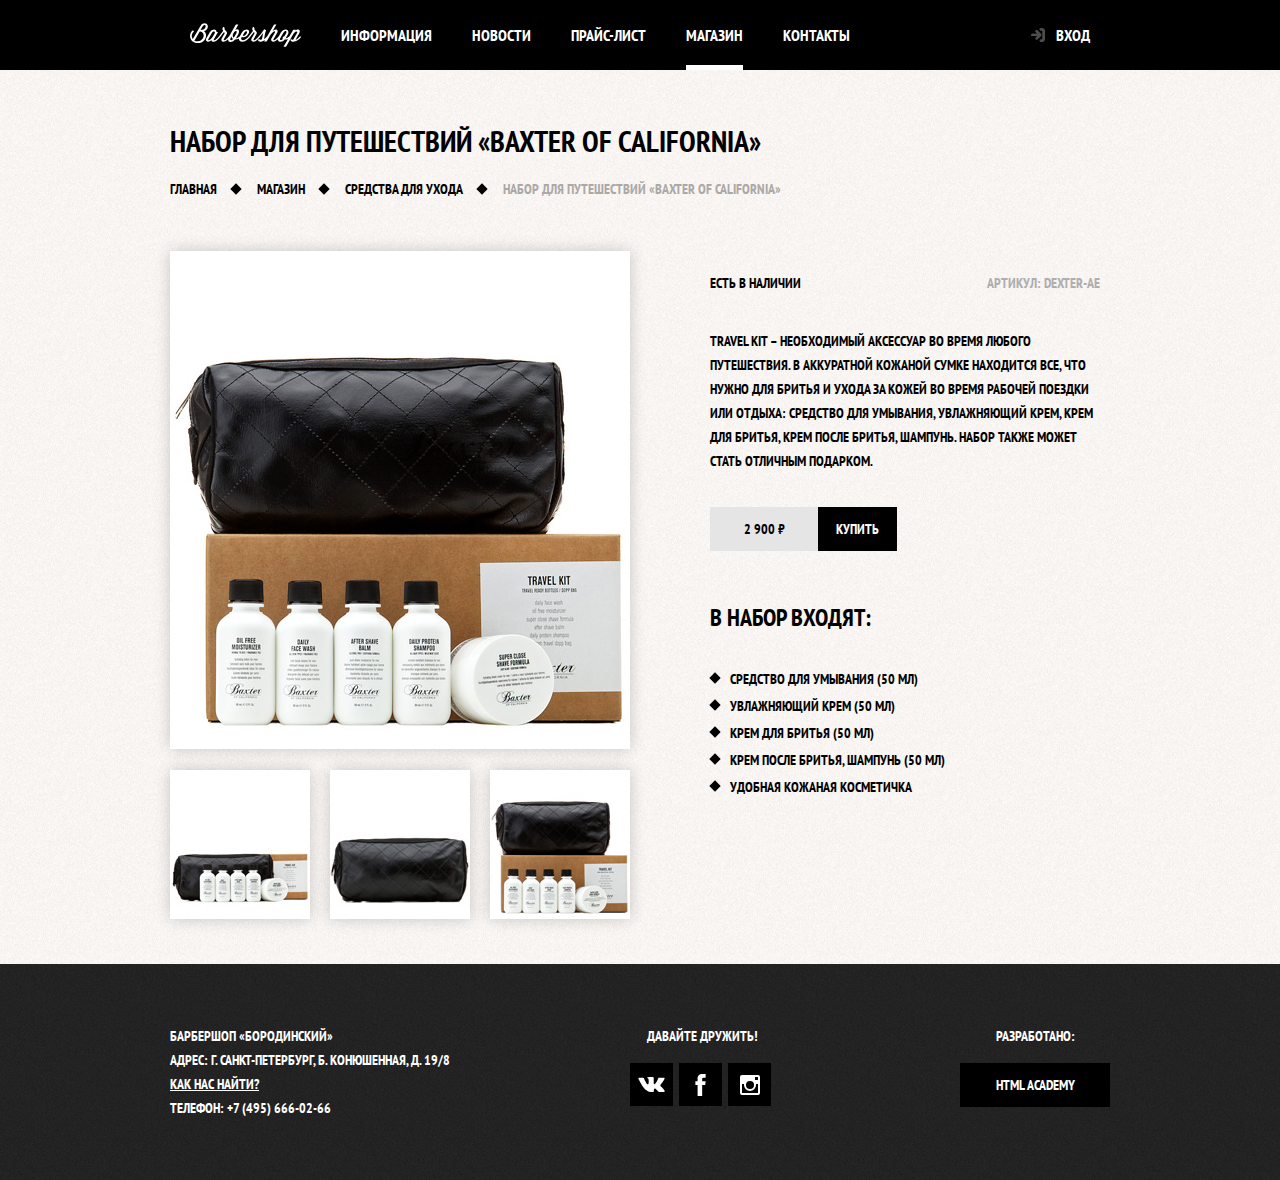
==== commit 13866829: "Item page complete" ====
--- a/item.html
+++ b/item.html
@@ -59,8 +59,10 @@
             </section>
             <section class="product-info">
                 <h2 class="visually-hidden">Описание товара</h2>
-                <p class="product-availability">есть в наличии</p>
-                <p class="product-article">Артикул: dexter-ae</p>
+                <div class="prod-info-wrapper">
+                  <p class="product-availability">есть в наличии</p>
+                  <p class="product-article">Артикул: dexter-ae</p>
+                </div>
                 <p class="product-text">Travel Kit – необходимый аксессуар во время любого путешествия. В аккуратной кожаной
                     сумке находится все, что нужно для бритья и ухода за кожей во время рабочей поездки или отдыха: средство
                     для умывания, увлажняющий крем, крем для бритья, крем после бритья, шампунь. Набор также может стать
--- a/CSS/style.css
+++ b/CSS/style.css
@@ -497,16 +497,110 @@
 }
 
 .filters fieldset {
+  margin: 0;
+  padding: 0;
+  margin-bottom: 50px;
+
   border: none;
 }
 
 .filter legend {
+  margin: 0;
+  padding: 0;
+  margin-bottom: 25px;
+
   font-size: 24px;
   line-height: 30px;
 }
 
 .filter ul {
+  /* position: relative; */
+  margin: 0;
+  padding: 0;
+
   list-style: none;
+  line-height: 18px;
+}
+
+/* .filter-option {
+  position: relative;
+} */
+
+.filter-option label {
+  position: relative;
+  display: block;
+  padding-left: 43px;
+  margin-bottom: 18px;
+}
+
+.filter-option:last-child label {
+  margin-bottom: 0;
+}
+
+.manufacture .checkbox-indicator {
+  position: absolute;
+  top: -3px;
+  left: 0;
+
+  width: 16px;
+  height: 16px;
+
+  border: 2px solid black;
+}
+
+.filter-input-checkbox:checked + label .checkbox-indicator::before,
+.filter-input-checkbox:checked + label .checkbox-indicator::after {
+  content: "";
+  position: absolute;
+  top: 7px;
+  left: 2px;
+
+  width: 12px;
+  height: 2px;
+
+  background-color: black;
+}
+
+.filter-input-checkbox:checked + label .checkbox-indicator::before {
+  transform: rotate(45deg);
+}
+
+.filter-input-checkbox:checked + label .checkbox-indicator::after {
+  transform: rotate(-45deg);
+}
+
+.product-groups .radio-indicator {
+  position: absolute;
+  top: -2px;
+  left: 0;
+
+  width: 16px;
+  height: 16px;
+
+  border: 2px solid black;
+  border-radius: 50%;
+}
+
+.filter-input-radio:checked + label .radio-indicator::before {
+  content: "";
+
+  position: absolute;
+  top: 4px;
+  left: 4px;
+
+  width: 8px;
+  height: 8px;
+
+  background-color: black;
+  border-radius: 50%;
+}
+
+.filter-button {
+  display: block;
+  padding: 12px 31px;
+  margin: 0;
+
+  font-size: 13px;
   line-height: 18px;
 }
 
@@ -525,32 +619,40 @@
   width: 700px;
 }
 
+.catalog-wrapper {
+  /* border: 1px solid black; */
+  margin-bottom: 45px;
+}
+
 .catalog-list {
   display: flex;
   flex-wrap: wrap;
   margin: 0;
-  margin-bottom: 25px;
+  margin-bottom: -20px;
+  margin-left: -20px;
   padding: 0;
 
   list-style: none;
+
+  /* border: 1px solid red; */
 }
 
 .catalog-item {
   display: flex;
   flex-direction: column;
   justify-content: space-between;
-  
+
   width: 220px;
   margin-bottom: 20px;
-  margin-right: 20px;
+  margin-left: 20px;
 
   background-color: #f8f8f8;
   box-shadow: 0 0 10px rgba(0, 0, 0, 0.1);
 }
 
-.catalog-item:nth-child(3n) {
+/* .catalog-item:nth-child(3n) {
   margin-right: 0;
-}
+} */
 
 .catalog-item:hover {
   box-shadow: 0 0 10px rgba(0, 0, 0, 0.2);
@@ -633,6 +735,7 @@
 }
 
 .pagination-list {
+  display: flex;
   margin: 0;
   padding: 0;
 
@@ -640,8 +743,14 @@
 }
 
 .pagination-item a {
+  display: block;
+  padding: 13px 18px;
+  margin-right: 7px;
+
   color: #ffffff;
 
+  font-size: 14px;
+  line-height: 18px;
   background-color: #000000;
 }
 
@@ -672,15 +781,35 @@
   width: 460px;
 }
 
+.product-photos img {
+  display: block;
+}
+
 .product-photo-preview {
+  display: flex;
+
+  width: 460px;
+  margin: 0;
+  padding: 0;
+
   list-style: none;
 }
 
 .product-photo-preview li {
+  margin-right: 20px;
+
   box-shadow: 0 0 15px 0 rgba(0, 1, 1, 0.2);
 }
 
+.product-photo-preview li:last-child {
+  margin-right: 0;
+}
+
 .product-photo-full {
+  margin: 0;
+  padding: 0;
+  margin-bottom: 21px;
+
   box-shadow: 0 0 15px 0 rgba(0, 1, 1, 0.2);
 }
 
@@ -695,10 +824,27 @@
 /* Цена товара item.html ================
 ========================== */
 
+.product-price {
+  display: flex;
+  align-items: center;
+
+  width: 187px;
+
+  margin-bottom: 52px;
+
+  background-color: #e5e5e5;
+}
+
 .product-price b {
+  flex-grow: 1;
+
   text-align: center;
-
-  background-color: #e5e5e5;
+}
+
+.product-price .button {
+  margin: 0;
+  padding: 10px 18px;
+
 }
 
 /* Описание товара item.html ================
@@ -706,9 +852,35 @@
 
 .product-info {
   width: 390px;
+  padding-right: 10px;
+}
+
+.prod-info-wrapper {
+  display: flex;
+  justify-content: space-between;
+
+  width: 380;
+
+  padding-top: 20px;
+  margin-bottom: 34px;
+}
+
+.prod-info-wrapper p {
+  margin: 0;
+  padding: 0;
+}
+
+.product-text {
+  margin: 0;
+  padding: 0;
+  margin-bottom: 34px;
 }
 
 .product-info h3 {
+  margin: 0;
+  padding: 0;
+  margin-bottom: 34px;
+
   font-size: 24px;
   font-weight: 700;
   line-height: 30px;
@@ -716,7 +888,32 @@
 }
 
 .product-info ul {
+  margin: 0;
+  padding: 0;
+  
   list-style: none;
+}
+
+.product-info li {
+  position: relative;
+
+  padding-left: 20px;
+  margin-bottom: 3px;
+}
+
+.product-info li::before {
+  content: "";
+
+  position: absolute;
+  top: 7px;
+  left: 1px;
+
+  width: 8px;
+  height: 8px;
+
+  transform: rotate(45deg);
+
+  background-color: black;
 }
 
 /* price.html =================================
@@ -1189,8 +1386,8 @@
   top: 0;
   left: 0;
 
-  width: 17px;
-  height: 17px;
+  width: 16px;
+  height: 16px;
 
   border: 2px solid #000000;
 }
@@ -1207,10 +1404,10 @@
   content: "";
 
   position: absolute;
-  top: 8px;
-  left: 1px;
-
-  width: 15px;
+  top: 7px;
+  left: 2px;
+
+  width: 12px;
   height: 2px;
 
   background-color: #000000;
@@ -1243,7 +1440,7 @@
 }
 
 .modal-map {
-  /* display: none; */
+  display: none;
   top: 50%;
   left: 50%;
   transform: translate(-50%, -50%);
